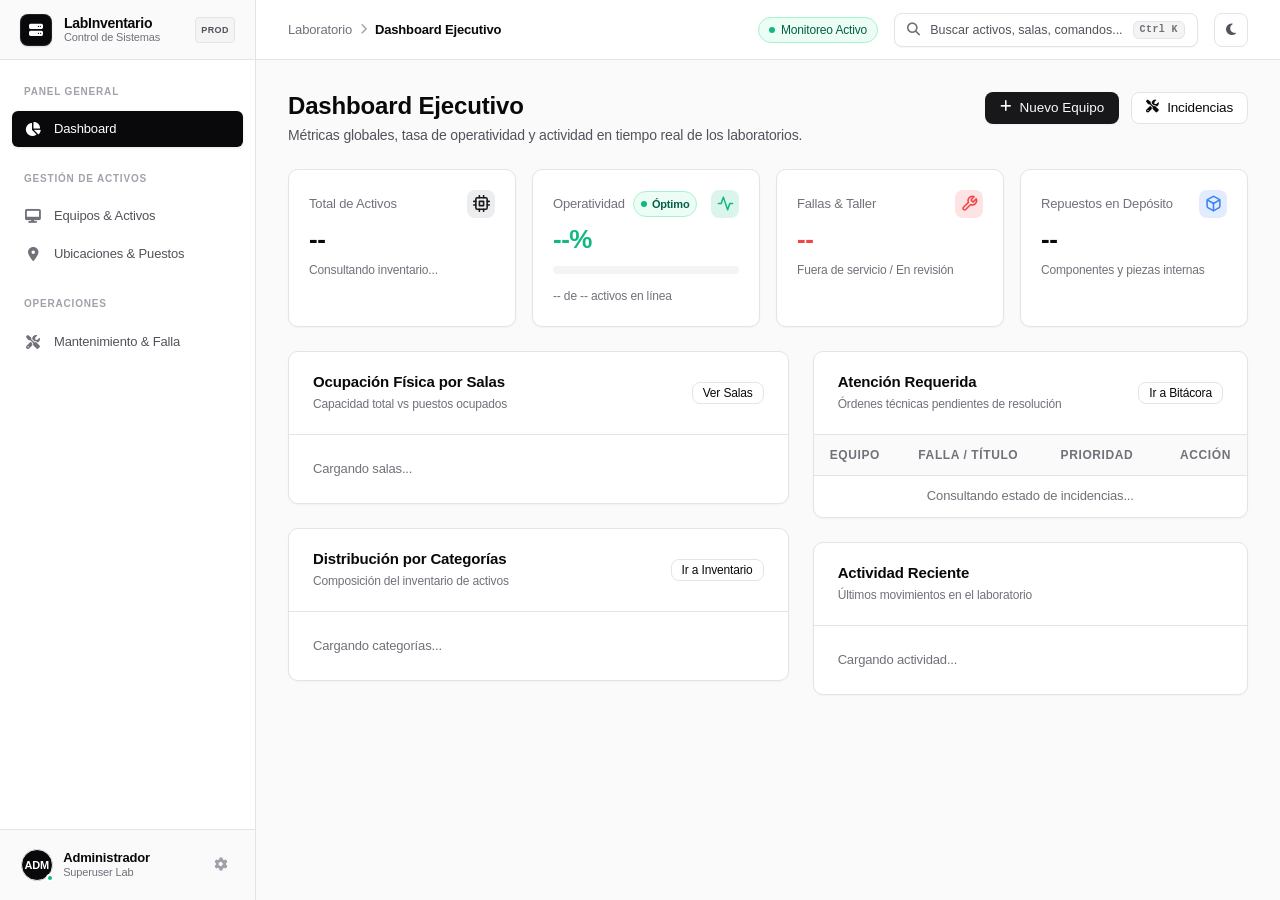
==== public/index.html @ e7461417 "feat: complete inventory system with reporting, dark mode, audit timeline, loans, and command palett" ====
<!DOCTYPE html>
<html lang="es">
<head>
    <meta charset="UTF-8">
    <meta name="viewport" content="width=device-width, initial-scale=1.0">
    <title>Dashboard Ejecutivo - LabInventario</title>
        <script>
        (function() {
            const savedTheme = localStorage.getItem('theme');
            const prefersDark = window.matchMedia('(prefers-color-scheme: dark)').matches;
            const theme = savedTheme ? savedTheme : (prefersDark ? 'dark' : 'light');
            document.documentElement.setAttribute('data-theme', theme);
        })();
    </script>
    <link rel="stylesheet" href="css/variables.css">
    <link rel="stylesheet" href="css/layout.css">
    <link rel="stylesheet" href="css/components.css">
    <link rel="stylesheet" href="https://cdnjs.cloudflare.com/ajax/libs/font-awesome/6.5.1/css/all.min.css">
</head>
<body>
        <!-- Sidebar de Navegación -->
        <!-- Sidebar de Navegación Estandarizado -->
        <!-- Sidebar de Navegación Estandarizado -->
    <aside class="sidebar">
    <div class="sidebar-header">
        <div class="brand-logo-box">
            <i class="fa-solid fa-server"></i>
        </div>
        <div class="brand-text-group">
            <span class="brand-name">LabInventario</span>
            <span class="brand-sub">Control de Sistemas</span>
        </div>
        <span class="brand-badge">PROD</span>
    </div>

    <nav class="sidebar-nav">
        <div class="nav-section">
            <span class="nav-section-title">Panel General</span>
            <a href="index.html" class="nav-link active" id="nav-dashboard">
                <i class="fa-solid fa-chart-pie"></i>
                <span>Dashboard</span>
            </a>
        </div>

        <div class="nav-section">
            <span class="nav-section-title">Gestión de Activos</span>
            <a href="inventario.html" class="nav-link" id="nav-inventario">
                <i class="fa-solid fa-desktop"></i>
                <span>Equipos & Activos</span>
            </a>
            <a href="ubicaciones.html" class="nav-link" id="nav-ubicaciones">
                <i class="fa-solid fa-location-dot"></i>
                <span>Ubicaciones & Puestos</span>
            </a>
        </div>

        <div class="nav-section">
            <span class="nav-section-title">Operaciones</span>
            <a href="mantenimientos.html" class="nav-link" id="nav-mantenimientos">
                <i class="fa-solid fa-screwdriver-wrench"></i>
                <span>Mantenimiento & Falla</span>
                <span class="nav-counter alert" id="sidebar-mantenimiento-count" style="display: none;">0</span>
            </a>
        </div>
    </nav>

    <div class="sidebar-footer">
        <div class="user-card-wrapper">
            <div class="user-avatar-status">
                <div class="user-avatar-badge">ADM</div>
                <span class="status-dot-online" title="Conectado"></span>
            </div>
            <div class="user-meta">
                <span class="user-name">Administrador</span>
                <span class="user-role">Superuser Lab</span>
            </div>
            <button class="sidebar-action-btn" title="Configuración de Sistema" aria-label="Ajustes">
                <i class="fa-solid fa-gear"></i>
            </button>
        </div>
    </div>
</aside>

    <!-- Contenedor Maestro -->
    <div class="main-wrapper">
                <!-- Topbar Estandarizada -->
        <header class="topbar">
            <div class="topbar-left">
                <span class="breadcrumb-root">Laboratorio</span>
                <i class="fa-solid fa-chevron-right breadcrumb-separator"></i>
                <span class="breadcrumb-current">Dashboard Ejecutivo</span>
            </div>
                        <div class="topbar-right">
                <div class="system-badge">
                    <span class="system-badge-dot"></span>
                    <span>Monitoreo Activo</span>
                </div>
                <button id="cmd-palette-trigger" class="topbar-search-trigger" title="Buscar en todo el sistema (Ctrl + K)">
                    <i class="fa-solid fa-magnifying-glass"></i>
                    <span class="search-placeholder-text">Buscar activos, salas, comandos...</span>
                    <kbd class="kbd-shortcut">Ctrl K</kbd>
                </button>
                <button id="theme-toggle-btn" class="topbar-icon-btn" title="Cambiar tema de color" aria-label="Cambiar tema">
                    <i class="fa-solid fa-sun"></i>
                </button>
            </div>
        </header>

        <main class="content-area">
            <!-- Encabezado de Página Estandarizado -->
                        <div class="page-header">
                <div class="page-header-content">
                    <h1>Dashboard Ejecutivo</h1>
                    <p>Métricas globales, tasa de operatividad y actividad en tiempo real de los laboratorios.</p>
                </div>
                <div class="page-header-actions">
                    <button id="btn-header-nuevo-equipo" class="btn btn-primary">
                        <i class="fa-solid fa-plus"></i>
                        <span>Nuevo Equipo</span>
                    </button>
                    <a href="mantenimientos.html" class="btn btn-outline">
                        <i class="fa-solid fa-screwdriver-wrench"></i>
                        <span>Incidencias</span>
                    </a>
                </div>
            </div>

            <!-- 4 Tarjetas Métricas Superiores (KPIs Ejecutivos) -->
            <div class="stats-grid">
                <!-- KPI 1: Total Activos (Microchip / Server) -->
                <div class="stat-card">
                    <div class="stat-header">
                        <span class="stat-title">Total de Activos</span>
                        <div class="stat-icon" style="background: rgba(15, 23, 42, 0.08); color: var(--primary);">
                            <svg width="17" height="17" viewBox="0 0 24 24" fill="none" stroke="currentColor" stroke-width="2.2" stroke-linecap="round" stroke-linejoin="round">
                                <rect x="4" y="4" width="16" height="16" rx="2"></rect>
                                <rect x="9" y="9" width="6" height="6"></rect>
                                <line x1="9" y1="1" x2="9" y2="4"></line>
                                <line x1="15" y1="1" x2="15" y2="4"></line>
                                <line x1="9" y1="20" x2="9" y2="23"></line>
                                <line x1="15" y1="20" x2="15" y2="23"></line>
                                <line x1="20" y1="9" x2="23" y2="9"></line>
                                <line x1="20" y1="14" x2="23" y2="14"></line>
                                <line x1="1" y1="9" x2="4" y2="9"></line>
                                <line x1="1" y1="14" x2="4" y2="14"></line>
                            </svg>
                        </div>
                    </div>
                    <div id="kpi-total-equipos" class="stat-value">--</div>
                    <span id="kpi-total-desc" class="stat-desc">Consultando inventario...</span>
                </div>

                <!-- KPI 2: Tasa de Operatividad (Pulso / Salud) -->
                <div class="stat-card">
                    <div class="stat-header">
                        <div style="display: flex; align-items: center; gap: 8px;">
                            <span class="stat-title">Operatividad</span>
                            <div id="kpi-health-badge" class="stat-badge-health badge-operativo">
                                <span class="pulse-dot" style="background: #10b981;"></span>
                                <span id="kpi-health-text">Óptimo</span>
                            </div>
                        </div>
                        <div class="stat-icon" style="background: rgba(16, 185, 129, 0.15); color: #10b981;">
                            <svg width="17" height="17" viewBox="0 0 24 24" fill="none" stroke="currentColor" stroke-width="2.2" stroke-linecap="round" stroke-linejoin="round">
                                <polyline points="22 12 18 12 15 21 9 3 6 12 2 12"></polyline>
                            </svg>
                        </div>
                    </div>
                    <div id="kpi-tasa-operatividad" class="stat-value" style="color: #10b981;">--%</div>
                    <div class="progress-bar-container">
                        <div id="kpi-operatividad-bar" class="progress-bar-fill" style="width: 0%;"></div>
                    </div>
                    <span id="kpi-operatividad-desc" class="stat-desc" style="margin-top: 4px;">-- de -- activos en línea</span>
                </div>

                <!-- KPI 3: Fallas & Taller (Llave de Mantenimiento) -->
                <div class="stat-card">
                    <div class="stat-header">
                        <span class="stat-title">Fallas & Taller</span>
                        <div class="stat-icon" style="background: rgba(239, 68, 68, 0.15); color: #ef4444;">
                            <svg width="17" height="17" viewBox="0 0 24 24" fill="none" stroke="currentColor" stroke-width="2.2" stroke-linecap="round" stroke-linejoin="round">
                                <path d="M14.7 6.3a1 1 0 0 0 0 1.4l1.6 1.6a1 1 0 0 0 1.4 0l3.77-3.77a6 6 0 0 1-7.94 7.94l-6.91 6.91a2.12 2.12 0 0 1-3-3l6.91-6.91a6 6 0 0 1 7.94-7.94l-3.76 3.76z"></path>
                            </svg>
                        </div>
                    </div>
                    <div id="kpi-fallas" class="stat-value" style="color: #ef4444;">--</div>
                    <span id="kpi-fallas-desc" class="stat-desc">Fuera de servicio / En revisión</span>
                </div>

                <!-- KPI 4: Repuestos en Depósito (Caja de Almacén) -->
                <div class="stat-card">
                    <div class="stat-header">
                        <span class="stat-title">Repuestos en Depósito</span>
                        <div class="stat-icon" style="background: rgba(59, 130, 246, 0.15); color: #3b82f6;">
                            <svg width="17" height="17" viewBox="0 0 24 24" fill="none" stroke="currentColor" stroke-width="2.2" stroke-linecap="round" stroke-linejoin="round">
                                <path d="M21 16V8a2 2 0 0 0-1-1.73l-7-4a2 2 0 0 0-2 0l-7 4A2 2 0 0 0 3 8v8a2 2 0 0 0 1 1.73l7 4a2 2 0 0 0 2 0l7-4A2 2 0 0 0 21 16z"></path>
                                <polyline points="3.27 6.96 12 12.01 20.73 6.96"></polyline>
                                <line x1="12" y1="22.08" x2="12" y2="12"></line>
                            </svg>
                        </div>
                    </div>
                    <div id="kpi-repuestos" class="stat-value">--</div>
                    <span class="stat-desc">Componentes y piezas internas</span>
                </div>
            </div>

            <!-- Grilla Principal de Análisis (2 Columnas) -->
            <div class="dashboard-grid-two">
                <!-- Columna Izquierda: Ocupación por Salas & Distribución de Categorías -->
                <div style="display: flex; flex-direction: column; gap: 1.5rem;">
                    <!-- Tarjeta 1: Ocupación Física de Salas -->
                    <div class="panel-card">
                        <div class="panel-header">
                            <div>
                                <h3 class="panel-title">Ocupación Física por Salas</h3>
                                <div style="font-size: 12px; color: var(--text-muted); margin-top: 2px;">Capacidad total vs puestos ocupados</div>
                            </div>
                            <a href="ubicaciones.html" class="btn btn-outline" style="padding: 4px 10px; font-size: 12px;">Ver Salas</a>
                        </div>
                        <div id="salas-distribucion-list" class="panel-body">
                            <div style="color: var(--text-muted); font-size: 13px;">Cargando salas...</div>
                        </div>
                    </div>

                    <!-- Tarjeta 2: Distribución por Categorías -->
                    <div class="panel-card">
                        <div class="panel-header">
                            <div>
                                <h3 class="panel-title">Distribución por Categorías</h3>
                                <div style="font-size: 12px; color: var(--text-muted); margin-top: 2px;">Composición del inventario de activos</div>
                            </div>
                            <a href="inventario.html" class="btn btn-outline" style="padding: 4px 10px; font-size: 12px;">Ir a Inventario</a>
                        </div>
                        <div id="categorias-distribucion-list" class="panel-body">
                            <div style="color: var(--text-muted); font-size: 13px;">Cargando categorías...</div>
                        </div>
                    </div>
                </div>

                <!-- Columna Derecha: Atención Requerida & Actividad Reciente -->
                <div style="display: flex; flex-direction: column; gap: 1.5rem;">
                    <!-- Tarjeta 3: Atención Requerida -->
                    <div class="panel-card">
                        <div class="panel-header">
                            <div>
                                <h3 class="panel-title">Atención Requerida</h3>
                                <div style="font-size: 12px; color: var(--text-muted); margin-top: 2px;">Órdenes técnicas pendientes de resolución</div>
                            </div>
                            <a href="mantenimientos.html" class="btn btn-outline" style="padding: 4px 10px; font-size: 12px;">Ir a Bitácora</a>
                        </div>
                        <div class="panel-body" style="padding: 0;">
                            <table class="data-table" style="border: none;">
                                <thead>
                                    <tr>
                                        <th>Equipo</th>
                                        <th>Falla / Título</th>
                                        <th>Prioridad</th>
                                        <th style="text-align: right;">Acción</th>
                                    </tr>
                                </thead>
                                <tbody id="tabla-atencion-requerida">
                                    <tr>
                                        <td colspan="4" style="text-align: center; color: var(--text-muted); padding: 2rem;">
                                            Consultando estado de incidencias...
                                        </td>
                                    </tr>
                                </tbody>
                            </table>
                        </div>
                    </div>

                    <!-- Tarjeta 4: Línea de Tiempo de Actividad Reciente -->
                    <div class="panel-card">
                        <div class="panel-header">
                            <div>
                                <h3 class="panel-title">Actividad Reciente</h3>
                                <div style="font-size: 12px; color: var(--text-muted); margin-top: 2px;">Últimos movimientos en el laboratorio</div>
                            </div>
                        </div>
                        <div id="timeline-movimientos-list" class="panel-body">
                            <div style="color: var(--text-muted); font-size: 13px;">Cargando actividad...</div>
                        </div>
                    </div>
                </div>
            </div>
        </main>
    </div>

    <!-- Script de la Vista -->
    <script type="module" src="js/views/dashboard.js"></script>
</body>
</html>
---- public/css/variables.css ----
/* ==========================================================================
   Design Tokens - Design System Integrado
   Directivas:
   - shadcn-ui/ui@shadcn
   - anthropics/skills@frontend-design
   - tailwindlabs/tailwind-design-system
   - radix-ui/primitives@design-principles
   - refactoring-ui/design-principles
   ========================================================================== */

:root {
    /* --------------------------------------------------------------------------
       1. Superficies y Fondos (Paleta Zinc - Blanco Puro #ffffff, Página #fafafa)
       -------------------------------------------------------------------------- */
    --bg-app: #fafafa;           /* Zinc-50: Fondo sutil y limpio de la aplicación */
    --bg-surface: #ffffff;       /* Blanco Puro: Superficie de tarjetas, modales y tablas */
    --bg-muted: #f4f4f5;         /* Zinc-100: Fondos tenues para hover, filas alternas y badges */
    --bg-accent: #fafafa;        /* Zinc-50: Cabeceras de tablas y secciones discretas */
    --bg-card: #ffffff;
    --bg-popover: #ffffff;
    --bg-surface-elevated: #ffffff;
    --card-bg: #ffffff;
    --card-border: var(--border-color);
    --input-bg: #ffffff;
    --input-border: var(--border-color);
    --badge-neutral-bg: #f4f4f5;
    --badge-neutral-text: #52525b;

    /* --------------------------------------------------------------------------
       2. Jerarquía Tipográfica y Escala Modular
       Ritmo vertical calibrado con line-heights para datos técnicos y texto atenuado (#71717a)
       -------------------------------------------------------------------------- */
    --font-sans: -apple-system, BlinkMacSystemFont, "Segoe UI", Roboto, "Helvetica Neue", Arial, sans-serif;
    --font-mono: ui-monospace, SFMono-Regular, "SF Mono", Menlo, Monaco, Consolas, "Liberation Mono", "Courier New", monospace;

    /* Escala modular con alturas de línea ajustadas */
    --font-size-xs: 0.75rem;     /* 12px */
    --line-height-xs: 1rem;      /* 16px */

    --font-size-sm: 0.8125rem;   /* 13px */
    --line-height-sm: 1.125rem;  /* 18px */

    --font-size-base: 0.875rem;  /* 14px */
    --line-height-base: 1.25rem; /* 20px */

    --font-size-md: 0.9375rem;   /* 15px */
    --line-height-md: 1.375rem;  /* 22px */

    --font-size-lg: 1.125rem;    /* 18px */
    --line-height-lg: 1.5rem;    /* 24px */

    --font-size-xl: 1.25rem;     /* 20px */
    --line-height-xl: 1.75rem;   /* 28px */

    --font-size-2xl: 1.5rem;     /* 24px */
    --line-height-2xl: 2rem;     /* 32px */

    --font-size-3xl: 1.875rem;   /* 30px */
    --line-height-3xl: 2.25rem;  /* 36px */

    /* Colores Tipográficos (Zinc Palette) */
    --text-primary: #09090b;     /* Zinc-950: Máxima legibilidad, contraste óptimo */
    --text-secondary: #52525b;   /* Zinc-600: Etiquetas secundarias y descripciones */
    --text-muted: #71717a;       /* Zinc-500: Texto atenuado, cabeceras discretas y metadatos */
    --text-subtle: #a1a1aa;      /* Zinc-400: Iconos inactivos, separadores y placeholders */
    --text-inverse: #ffffff;

    /* --------------------------------------------------------------------------
       3. Bordes y Separadores Sutiles (Zinc Palette)
       Bordes sutiles en #e4e4e7 evitando bordes oscuros o dobles
       -------------------------------------------------------------------------- */
    --border-color: #e4e4e7;     /* Zinc-200: Borde estándar limpio y sutil */
    --border-subtle: #f4f4f5;    /* Zinc-100: Divisores internos ligeros */
    --border-strong: #d4d4d8;    /* Zinc-300: Bordes hover y controles activos */
    --border-focus: #18181b;     /* Zinc-900: Borde de foco primario */

    /* --------------------------------------------------------------------------
       4. Focus Ring Accesible (Radix UI / Shadcn / Refactoring UI)
       outline: 2px solid transparent; box-shadow: 0 0 0 2px #ffffff, 0 0 0 4px #18181b;
       -------------------------------------------------------------------------- */
    --ring-offset: 2px;
    --ring-color: #18181b;
    --focus-ring: 0 0 0 2px #ffffff, 0 0 0 4px #18181b;

    /* --------------------------------------------------------------------------
       5. Colores de Acción Primarios y Acentos
       -------------------------------------------------------------------------- */
    --primary: #18181b;          /* Zinc-900: Botón primario ejecutivo Shadcn */
    --primary-hover: #27272a;    /* Zinc-800: Hover sutil */
    --primary-foreground: #fafafa;

    --secondary: #f4f4f5;        /* Zinc-100 */
    --secondary-hover: #e4e4e7;  /* Zinc-200 */
    --secondary-foreground: #18181b;

    --brand-blue: #2563eb;       /* Tailwind Blue 600 */
    --brand-blue-hover: #1d4ed8; /* Tailwind Blue 700 */
    --brand-blue-subtle: #eff6ff;

    /* --------------------------------------------------------------------------
       6. Tokens de Estados (Badges con paleta armónica y contrastes accesibles)
       -------------------------------------------------------------------------- */
    --operativo-bg: #ecfdf5;     /* Emerald 50 */
    --operativo-text: #065f46;   /* Emerald 800 */
    --operativo-border: #a7f3d0; /* Emerald 200 */
    --operativo-dot: #10b981;    /* Emerald 500 */

    --mantenimiento-bg: #fffbeb; /* Amber 50 */
    --mantenimiento-text: #92400e;/* Amber 800 */
    --mantenimiento-border: #fde68a;/* Amber 200 */
    --mantenimiento-dot: #f59e0b;/* Amber 500 */

    --falla-bg: #fef2f2;         /* Red 50 */
    --falla-text: #991b1b;       /* Red 800 */
    --falla-border: #fecaca;     /* Red 200 */
    --falla-dot: #ef4444;        /* Red 500 */

    --prestamo-bg: #eff6ff;      /* Blue 50 */
    --prestamo-text: #1e40af;     /* Blue 800 */
    --prestamo-border: #bfdbfe;  /* Blue 200 */
    --prestamo-dot: #3b82f6;     /* Blue 500 */

    --baja-bg: #f4f4f5;          /* Zinc 100 */
    --baja-text: #52525b;        /* Zinc 600 */
    --baja-border: #e4e4e7;      /* Zinc 200 */
    --baja-dot: #71717a;         /* Zinc 500 */

    /* --------------------------------------------------------------------------
       7. Sombras y Elevaciones Refinadas (Multi-capa Tailwind / Shadcn UI)
       -------------------------------------------------------------------------- */
    --shadow-xs: 0 1px 2px 0 rgba(0, 0, 0, 0.04);
    --shadow-sm: 0 1px 3px 0 rgba(0, 0, 0, 0.06), 0 1px 2px -1px rgba(0, 0, 0, 0.06);
    --shadow-md: 0 4px 6px -1px rgba(0, 0, 0, 0.06), 0 2px 4px -2px rgba(0, 0, 0, 0.06);
    --shadow-lg: 0 10px 15px -3px rgba(0, 0, 0, 0.07), 0 4px 6px -4px rgba(0, 0, 0, 0.05);
    --shadow-xl: 0 20px 25px -5px rgba(0, 0, 0, 0.08), 0 8px 10px -6px rgba(0, 0, 0, 0.04);

    /* --------------------------------------------------------------------------
       8. Radios y Transiciones Suaves (150ms ease)
       -------------------------------------------------------------------------- */
    --radius-sm: 6px;
    --radius-md: 8px;
    --radius-lg: 10px;
    --radius-xl: 12px;
    --radius-full: 9999px;
    --transition: all 150ms ease;
    --transition-fast: 150ms ease;
}


/* ==========================================================================
   Modo Oscuro - Shadcn UI Zinc Palette (WCAG AA Compliant)
   ========================================================================== */
[data-theme="dark"] {
    /* Fondos y Superficies (Paleta Zinc Oscura) */
    --bg-app: #09090b;             /* Zinc 950 */
    --bg-surface: #121215;         /* Superficie de tarjetas / contenedores */
    --bg-surface-elevated: #18181b;/* Zinc 900 (modales, dropdowns) */
    --bg-muted: #27272a;           /* Zinc 800 */
    --bg-accent: #18181b;          /* Zinc 900 */
    --bg-card: #121215;
    --bg-popover: #18181b;
    
    /* Bordes y Separadores */
    --border-color: #27272a;       /* Zinc 800 */
    --border-subtle: #1e1e24;
    --border-strong: #3f3f46;      /* Zinc 700 */
    --border-focus: #fafafa;
    
    /* Tipografía */
    --text-primary: #fafafa;       /* Zinc 50 */
    --text-secondary: #a1a1aa;     /* Zinc 400 */
    --text-muted: #71717a;         /* Zinc 500 */
    --text-subtle: #52525b;        /* Zinc 600 */
    --text-inverse: #09090b;
    
    /* Botones primarios y Foco */
    --primary: #fafafa;
    --primary-hover: #e4e4e7;
    --primary-foreground: #09090b;
    --ring-offset: #09090b;
    --ring-color: #fafafa;
    --focus-ring: 0 0 0 2px var(--ring-offset), 0 0 0 4px var(--ring-color);
    
    /* Componentes y Estados */
    --card-bg: #121215;
    --card-border: #27272a;
    --input-bg: #18181b;
    --input-border: #27272a;
    --badge-neutral-bg: #27272a;
    --badge-neutral-text: #d4d4d8;
    
    /* Badges de Estado adaptados a Dark Mode */
    --operativo-bg: rgba(16, 185, 129, 0.15);
    --operativo-text: #34d399;
    --operativo-border: rgba(16, 185, 129, 0.3);
    --operativo-dot: #10b981;
    
    --mantenimiento-bg: rgba(245, 158, 11, 0.15);
    --mantenimiento-text: #fbbf24;
    --mantenimiento-border: rgba(245, 158, 11, 0.3);
    --mantenimiento-dot: #f59e0b;
    
    --falla-bg: rgba(239, 68, 68, 0.15);
    --falla-text: #f87171;
    --falla-border: rgba(239, 68, 68, 0.3);
    --falla-dot: #ef4444;
    
    --prestamo-bg: rgba(59, 130, 246, 0.15);
    --prestamo-text: #60a5fa;
    --prestamo-border: rgba(59, 130, 246, 0.3);
    --prestamo-dot: #3b82f6;
    
    --baja-bg: rgba(113, 113, 122, 0.15);
    --baja-text: #a1a1aa;
    --baja-border: rgba(113, 113, 122, 0.3);
    --baja-dot: #71717a;
    
    /* Sombras para modo oscuro */
    --shadow-xs: 0 1px 2px rgba(0, 0, 0, 0.4);
    --shadow-sm: 0 1px 3px rgba(0, 0, 0, 0.5), 0 1px 2px rgba(0, 0, 0, 0.4);
    --shadow-md: 0 4px 6px -1px rgba(0, 0, 0, 0.5), 0 2px 4px -2px rgba(0, 0, 0, 0.5);
    --shadow-lg: 0 10px 15px -3px rgba(0, 0, 0, 0.6);
    --shadow-xl: 0 20px 25px -5px rgba(0, 0, 0, 0.7);
}
---- public/css/layout.css ----
/* ==========================================================================
   Layout Maestro (Sidebar + Topbar + Main Container)
   Directivas:
   - shadcn-ui/ui@shadcn
   - anthropics/skills@frontend-design
   - tailwindlabs/tailwind-design-system
   - radix-ui/primitives@design-principles
   - refactoring-ui/design-principles
   ========================================================================== */

* {
    box-sizing: border-box;
    margin: 0;
    padding: 0;
}

body {
    font-family: var(--font-sans);
    background-color: var(--bg-app);
    color: var(--text-primary);
    display: flex;
    min-height: 100vh;
    font-size: var(--font-size-base);
    line-height: var(--line-height-base);
    letter-spacing: -0.011em;
    -webkit-font-smoothing: antialiased;
    -moz-osx-font-smoothing: grayscale;
}

/* Sidebar Container */
aside.sidebar {
    width: 256px;
    background: #ffffff;
    border-right: 1px solid var(--border-color);
    display: flex;
    flex-direction: column;
    position: sticky;
    top: 0;
    height: 100vh;
    flex-shrink: 0;
    z-index: 30;
    user-select: none;
}

/* Brand Header */
.sidebar-header {
    height: 60px;
    padding: 0 1.25rem;
    border-bottom: 1px solid var(--border-color);
    display: flex;
    align-items: center;
    gap: 0.75rem;
    background: #fafafa;
}

.brand-logo-box {
    width: 32px;
    height: 32px;
    background: #09090b;
    border-radius: 8px;
    display: flex;
    align-items: center;
    justify-content: center;
    color: #ffffff;
    font-size: 14px;
    box-shadow: 0 1px 2px rgba(0, 0, 0, 0.12);
    border: 1px solid rgba(255, 255, 255, 0.1);
}

.brand-text-group {
    display: flex;
    flex-direction: column;
    line-height: 1.15;
}

.brand-text-group .brand-name {
    font-size: 0.875rem;
    font-weight: 600;
    color: #09090b;
    letter-spacing: -0.02em;
}

.brand-text-group .brand-sub {
    font-size: 11px;
    color: #71717a;
    font-weight: 400;
}

.brand-badge {
    margin-left: auto;
    font-size: 9px;
    font-weight: 700;
    letter-spacing: 0.05em;
    padding: 2px 5px;
    border-radius: 4px;
    background: #f4f4f5;
    color: #52525b;
    border: 1px solid #e4e4e7;
}

/* Navigation Area */
.sidebar-nav {
    padding: 1rem 0.75rem;
    display: flex;
    flex-direction: column;
    gap: 1rem;
    flex: 1;
    overflow-y: auto;
}

.nav-section {
    display: flex;
    flex-direction: column;
    gap: 2px;
}

.nav-section-title {
    font-size: 10px;
    font-weight: 700;
    text-transform: uppercase;
    letter-spacing: 0.08em;
    color: #a1a1aa;
    padding: 0.35rem 0.75rem;
    margin-bottom: 2px;
}

/* Navigation Links */
.nav-link {
    position: relative;
    display: flex;
    align-items: center;
    gap: 0.75rem;
    padding: 0.5rem 0.75rem;
    border-radius: 6px;
    color: #52525b;
    font-size: 0.8125rem;
    font-weight: 500;
    text-decoration: none;
    transition: all 120ms cubic-bezier(0.4, 0, 0.2, 1);
}

.nav-link i.fa-solid {
    font-size: 14px;
    width: 18px;
    text-align: center;
    color: #71717a;
    transition: color 120ms ease;
}

.nav-link:hover {
    background: #f4f4f5;
    color: #09090b;
}

.nav-link:hover i.fa-solid {
    color: #09090b;
}

/* Estado Activo Premium (Shadcn Dark Accent) */
.nav-link.active {
    background: #09090b;
    color: #ffffff;
    font-weight: 500;
    box-shadow: 0 1px 3px rgba(0, 0, 0, 0.1);
}

.nav-link.active i.fa-solid {
    color: #ffffff;
}

/* Badges Numéricos Integrados */
.nav-counter {
    margin-left: auto;
    font-size: 11px;
    font-weight: 600;
    line-height: 1;
    padding: 3px 6px;
    border-radius: 9999px;
    background: #f4f4f5;
    color: #71717a;
    transition: all 120ms ease;
}

.nav-link.active .nav-counter {
    background: rgba(255, 255, 255, 0.15);
    color: #ffffff;
}

.nav-counter.alert {
    background: #fef2f2;
    color: #ef4444;
    border: 1px solid #fecaca;
}

/* Footer & User Session Card */
.sidebar-footer {
    padding: 0.75rem;
    border-top: 1px solid var(--border-color);
    background: #fafafa;
}

.user-card-wrapper {
    display: flex;
    align-items: center;
    gap: 0.65rem;
    padding: 0.45rem 0.55rem;
    border-radius: 6px;
    transition: background 120ms ease;
}

.user-card-wrapper:hover {
    background: #f4f4f5;
}

.user-avatar-status {
    position: relative;
    flex-shrink: 0;
}

.user-avatar-badge {
    width: 32px;
    height: 32px;
    border-radius: 50%;
    background: #09090b;
    color: #ffffff;
    font-size: 11px;
    font-weight: 600;
    display: flex;
    align-items: center;
    justify-content: center;
    border: 1px solid #e4e4e7;
}

.status-dot-online {
    position: absolute;
    bottom: -1px;
    right: -1px;
    width: 8px;
    height: 8px;
    background: #10b981;
    border: 2px solid #ffffff;
    border-radius: 50%;
}

.user-meta {
    display: flex;
    flex-direction: column;
    min-width: 0;
    flex: 1;
    line-height: 1.2;
}

.user-name {
    font-size: 0.8125rem;
    font-weight: 600;
    color: #09090b;
    white-space: nowrap;
    overflow: hidden;
    text-overflow: ellipsis;
}

.user-role {
    font-size: 11px;
    color: #71717a;
    white-space: nowrap;
    overflow: hidden;
    text-overflow: ellipsis;
}

.sidebar-action-btn {
    width: 28px;
    height: 28px;
    display: inline-flex;
    align-items: center;
    justify-content: center;
    border-radius: 5px;
    border: none;
    background: transparent;
    color: #a1a1aa;
    cursor: pointer;
    transition: all 120ms ease;
}

.sidebar-action-btn:hover {
    background: #ffffff;
    color: #09090b;
    box-shadow: 0 1px 2px rgba(0, 0, 0, 0.05);
}

/* Área Principal y Topbar */
.main-wrapper {
    flex: 1;
    display: flex;
    flex-direction: column;
    min-width: 0;
    background-color: var(--bg-app);
}

header.topbar {
    height: 60px;
    background-color: var(--bg-surface);
    border-bottom: 1px solid var(--border-color);
    padding: 0 2rem;
    display: flex;
    align-items: center;
    justify-content: space-between;
    position: sticky;
    top: 0;
    z-index: 10;
}

.topbar-left {
    display: flex;
    align-items: center;
    gap: 0.5rem;
    font-size: var(--font-size-sm);
    line-height: var(--line-height-sm);
}

.breadcrumb-root {
    color: var(--text-muted);
}

.breadcrumb-separator {
    color: var(--text-subtle);
    font-size: 11px;
}

.breadcrumb-current {
    font-weight: 600;
    color: var(--text-primary);
}

.topbar-right {
    display: flex;
    align-items: center;
    gap: 1rem;
}

.system-badge {
    display: inline-flex;
    align-items: center;
    gap: 6px;
    padding: 4px 10px;
    font-size: var(--font-size-xs);
    line-height: var(--line-height-xs);
    background-color: var(--operativo-bg);
    color: var(--operativo-text);
    border: 1px solid var(--operativo-border);
    border-radius: var(--radius-full);
    font-weight: 500;
}

.system-badge-dot {
    width: 6px;
    height: 6px;
    border-radius: 50%;
    background-color: var(--operativo-dot);
}

main.content-area {
    padding: 2rem;
    flex: 1;
    max-width: 1600px;
    width: 100%;
    margin: 0 auto;
}

/* Iconos de Marca */
.brand-icon i {
    font-size: 15px;
    color: white;
}





/* ==========================================================================
   Page Header
   ========================================================================== */
.page-header {
    display: flex !important;
    align-items: flex-start !important;
    justify-content: space-between !important;
    gap: 1.5rem;
    margin-bottom: 1.5rem;
    width: 100%;
}

.page-header-content {
    display: flex;
    flex-direction: column;
    gap: 0.25rem;
}

.page-header-content h1,
.page-header-content .page-header-title {
    font-size: 1.5rem;
    font-weight: 700;
    color: var(--text-primary);
    line-height: 1.2;
    margin: 0;
}

.page-header-content p,
.page-header-content .page-header-description {
    font-size: 0.875rem;
    color: var(--text-secondary);
    margin: 0;
}

.page-header-actions {
    display: flex !important;
    align-items: center;
    gap: 0.75rem;
    flex-shrink: 0;
}

.filters-bar,
.filters-container {
    display: flex;
    align-items: center;
    gap: 0.75rem;
    margin-bottom: 1.25rem;
}


/* ==========================================================================
   Modo Oscuro (Dark Mode) & Topbar Theme Toggle
   ========================================================================== */
.topbar-icon-btn {
    width: 34px;
    height: 34px;
    border-radius: var(--radius-md);
    border: 1px solid var(--border-color);
    background: var(--bg-surface);
    color: var(--text-secondary);
    display: inline-flex;
    align-items: center;
    justify-content: center;
    cursor: pointer;
    transition: var(--transition-fast);
}

.topbar-icon-btn:hover {
    background: var(--bg-muted);
    color: var(--text-primary);
}

[data-theme="dark"] aside.sidebar {
    background: #0d0d10;
}

[data-theme="dark"] .sidebar-header,
[data-theme="dark"] .sidebar-footer {
    background: #121215;
}

[data-theme="dark"] .brand-text-group .brand-name {
    color: #fafafa;
}

[data-theme="dark"] .brand-text-group .brand-sub {
    color: #a1a1aa;
}

[data-theme="dark"] .brand-badge {
    background: #18181b;
    color: #a1a1aa;
    border-color: #27272a;
}

[data-theme="dark"] .user-name {
    color: #fafafa;
}

[data-theme="dark"] .user-card-wrapper:hover {
    background: #18181b;
}

[data-theme="dark"] .sidebar-action-btn:hover {
    background: #18181b;
    color: #fafafa;
}

[data-theme="dark"] .nav-link {
    color: #a1a1aa;
}

[data-theme="dark"] .nav-link:hover {
    background: #18181b;
    color: #fafafa;
}

[data-theme="dark"] .nav-link.active {
    background: #27272a;
    color: #ffffff;
}

[data-theme="dark"] .nav-counter {
    background: #18181b;
    color: #a1a1aa;
}

[data-theme="dark"] .nav-counter.alert {
    background: rgba(239, 68, 68, 0.15);
    color: #f87171;
    border-color: rgba(239, 68, 68, 0.3);
}


/* ==========================================================================
   Barra de Filtros y Buscador
   ========================================================================== */
.filters-bar {
    display: flex;
    align-items: center;
    gap: 0.75rem;
    margin-bottom: 1.25rem;
    width: 100%;
}

.search-input-wrapper {
    position: relative;
    flex: 1;
    max-width: 400px;
    display: flex;
    align-items: center;
}

.search-input-wrapper i,
.search-input-wrapper i.search-icon {
    position: absolute;
    left: 12px;
    top: 50%;
    transform: translateY(-50%);
    color: var(--text-muted);
    font-size: 13.5px;
    pointer-events: none;
    z-index: 2;
}

.search-input-wrapper input.input-text {
    padding-left: 36px !important;
    width: 100%;
}


/* ==========================================================================
   Garantizar que las tarjetas de sala usen variables semánticas (Dark Mode)
   ========================================================================== */
.sala-mapa-card {
    background-color: var(--bg-surface) !important;
    border: 1px solid var(--border-color) !important;
    color: var(--text-primary) !important;
    box-shadow: var(--shadow-sm) !important;
    padding: 1.5rem !important;
    border-radius: var(--radius-lg) !important;
    margin-bottom: 1.5rem !important;
    display: flex;
    flex-direction: column;
    gap: 1.25rem;
}

/* Estilo para la cabecera de la sala */
.sala-card-header {
    border-bottom: 1px solid var(--border-color) !important;
    padding-bottom: 0.75rem !important;
    display: flex;
    justify-content: space-between;
    align-items: center;
}

/* Textos de sala legibles */
.sala-mapa-card h3,
.sala-mapa-card .sala-info h3 {
    color: var(--text-primary) !important;
    font-size: 1.125rem !important;
    font-weight: 600 !important;
    margin: 0 !important;
}

.sala-mapa-card p,
.sala-mapa-card .sala-info p {
    color: var(--text-secondary) !important;
    font-size: 0.875rem !important;
    margin: 0.25rem 0 0 0 !important;
}

/* Contadores de la derecha */
.sala-stats {
    text-align: right !important;
    color: var(--text-secondary) !important;
    font-size: 0.875rem !important;
}
.sala-stats-count {
    font-weight: 600 !important;
    color: var(--text-primary) !important;
}

/* Barra inferior de activos sin puesto */
.unassigned-assets-bar {
    background-color: var(--bg-muted) !important;
    border: 1px solid var(--border-color) !important;
    border-radius: var(--radius-md) !important;
    padding: 0.5rem 0.75rem !important;
    color: var(--text-secondary) !important;
    display: flex;
    align-items: center;
    gap: 0.5rem;
    font-size: 0.8125rem !important;
    margin-top: 1rem !important;
}
---- public/css/components.css ----
/* ==========================================================================
   Focus Ring Accesible (Radix UI / Shadcn / Refactoring UI)
   outline: 2px solid transparent; box-shadow: 0 0 0 2px var(--bg-app), 0 0 0 4px var(--border-focus);
   ========================================================================== */
button:focus-visible,
input:focus-visible,
select:focus-visible,
textarea:focus-visible,
.btn:focus-visible,
.btn-primary:focus-visible,
.btn-outline:focus-visible,
.btn-icon:focus-visible,
.btn-warning:focus-visible,
.btn-danger:focus-visible,
.input-text:focus-visible,
.select-input:focus-visible,
.form-input:focus-visible,
.form-select:focus-visible,
.form-textarea:focus-visible,
.nav-link:focus-visible,
.workstation-card:focus-visible,
.table-action-btn:focus-visible,
.modal-close:focus-visible {
    outline: 2px solid transparent !important;
    outline-offset: 2px !important;
    box-shadow: 0 0 0 2px #ffffff, 0 0 0 4px #18181b !important;
}

/* ==========================================================================
   Componentes Shadcn UI en CSS Puro
   ========================================================================== */

/* Badges con dot indicador */
.badge {
    display: inline-flex;
    align-items: center;
    gap: 6px;
    padding: 2px 10px;
    border-radius: var(--radius-full);
    font-size: 12px;
    font-weight: 500;
    letter-spacing: -0.01em;
    white-space: nowrap;
    line-height: 1.4;
}

.badge-dot {
    width: 6px;
    height: 6px;
    border-radius: 50%;
    flex-shrink: 0;
}

.badge-operativo {
    background-color: var(--operativo-bg);
    color: var(--operativo-text);
    border: 1px solid var(--operativo-border);
}
.badge-operativo .badge-dot {
    background-color: var(--operativo-dot);
}

.badge-en-mantenimiento {
    background-color: var(--mantenimiento-bg);
    color: var(--mantenimiento-text);
    border: 1px solid var(--mantenimiento-border);
}
.badge-en-mantenimiento .badge-dot {
    background-color: var(--mantenimiento-dot);
}

.badge-con-falla {
    background-color: var(--falla-bg);
    color: var(--falla-text);
    border: 1px solid var(--falla-border);
}
.badge-con-falla .badge-dot {
    background-color: var(--falla-dot);
}

.badge-en-prestamo {
    background-color: var(--prestamo-bg);
    color: var(--prestamo-text);
    border: 1px solid var(--prestamo-border);
}
.badge-en-prestamo .badge-dot {
    background-color: var(--prestamo-dot);
}

.badge-de-baja {
    background-color: var(--baja-bg);
    color: var(--baja-text);
    border: 1px solid var(--baja-border);
}
.badge-de-baja .badge-dot {
    background-color: var(--baja-dot);
}

.badge-default {
    background-color: var(--bg-muted);
    color: var(--text-secondary);
    border: 1px solid var(--border-color);
}
.badge-default .badge-dot {
    background-color: var(--text-subtle);
}

/* Categorías Tag */
.cat-tag {
    display: inline-block;
    padding: 2px 8px;
    font-size: 11px;
    font-weight: 600;
    text-transform: uppercase;
    letter-spacing: 0.04em;
    background-color: var(--bg-muted);
    color: var(--text-muted);
    border-radius: var(--radius-sm);
    border: 1px solid var(--border-color);
}

/* Botones con microinteracciones Shadcn */
.btn {
    display: inline-flex;
    align-items: center;
    justify-content: center;
    gap: 8px;
    padding: 8px 14px;
    border-radius: var(--radius-md);
    font-size: 13.5px;
    font-weight: 500;
    cursor: pointer;
    border: 1px solid transparent;
    transition: var(--transition);
    text-decoration: none;
    line-height: 1;
}

.btn svg {
    width: 16px;
    height: 16px;
}

.btn-primary {
    background-color: var(--primary);
    color: var(--primary-foreground);
    box-shadow: var(--shadow-xs);
}

.btn-primary:hover {
    background-color: var(--primary-hover);
    transform: translateY(-1px);
    box-shadow: var(--shadow-sm);
}

.btn-primary:active {
    transform: translateY(0);
}

.btn-outline {
    background-color: var(--bg-surface);
    color: var(--text-primary);
    border-color: var(--border-color);
}

.btn-outline:hover {
    background-color: var(--bg-muted);
    border-color: #cbd5e1;
}

.btn-icon {
    padding: 6px;
    border-radius: var(--radius-md);
    color: var(--text-secondary);
    background: transparent;
    border: 1px solid transparent;
}

.btn-icon:hover {
    background-color: var(--bg-muted);
    color: var(--text-primary);
    border-color: var(--border-color);
}

/* Barra de Herramientas */
.toolbar-container {
    display: flex;
    align-items: center;
    justify-content: space-between;
    gap: 1rem;
    margin-bottom: 1.5rem;
    flex-wrap: wrap;
}

.toolbar-filters {
    display: flex;
    align-items: center;
    gap: 0.75rem;
    flex: 1;
    max-width: 600px;
}

.search-box {
    position: relative;
    flex: 1;
}

.search-icon {
    position: absolute;
    left: 10px;
    top: 50%;
    transform: translateY(-50%);
    color: var(--text-subtle);
    width: 16px;
    height: 16px;
    pointer-events: none;
}

.input-text, .select-input {
    width: 100%;
    padding: 8px 12px 8px 34px;
    font-size: 13.5px;
    border-radius: var(--radius-md);
    border: 1px solid var(--border-color);
    background-color: var(--bg-surface);
    color: var(--text-primary);
    outline: none;
    transition: var(--transition);
}

.select-input {
    padding-left: 12px;
    width: auto;
    min-width: 180px;
    cursor: pointer;
}

.input-text:focus, .select-input:focus {
    border-color: #18181b;
    outline: 2px solid transparent;
    box-shadow: 0 0 0 2px var(--bg-app), 0 0 0 4px var(--border-focus);
}

/* Tabla de Datos Moderna */
.table-container {
    background-color: var(--bg-surface);
    border: 1px solid var(--border-color);
    border-radius: var(--radius-lg);
    box-shadow: var(--shadow-xs);
    overflow: hidden;
}

.data-table {
    width: 100%;
    border-collapse: collapse;
    text-align: left;
}

.data-table thead {
    background-color: var(--bg-accent);
    border-bottom: 1px solid var(--border-color);
}

.data-table th {
    padding: 0.75rem 1rem;
    font-size: 0.75rem;
    font-weight: 600;
    color: var(--text-muted);
    text-transform: uppercase;
    letter-spacing: 0.05em;
    line-height: 1rem;
    background-color: var(--bg-accent);
    border-bottom: 1px solid var(--border-color);
}

.data-table td {
    padding: 0.75rem 1rem;
    font-size: 0.8125rem;
    line-height: 1.25rem;
    border-bottom: 1px solid var(--border-color);
    color: var(--text-primary);
    vertical-align: middle;
}

.data-table tbody tr {
    transition: background-color 150ms ease;
}

.data-table tbody tr:hover {
    background-color: var(--bg-muted);
}

.data-table tbody tr:last-child td {
    border-bottom: none;
}

/* Contenido de celdas */
.cell-code {
    font-family: ui-monospace, SFMono-Regular, Menlo, Monaco, Consolas, monospace;
    font-weight: 600;
    font-size: 12.5px;
    color: var(--brand-blue);
    background-color: #eff6ff;
    padding: 2px 6px;
    border-radius: 4px;
    display: inline-block;
}

.cell-serial {
    font-size: 11.5px;
    color: var(--text-muted);
    margin-top: 2px;
}

.cell-primary-title {
    font-weight: 600;
    color: var(--text-primary);
}

.cell-subtitle {
    font-size: 12px;
    color: var(--text-secondary);
}

.cell-specs {
    font-size: 12px;
    color: var(--text-secondary);
    display: flex;
    flex-direction: column;
    gap: 2px;
}

.cell-location {
    display: flex;
    flex-direction: column;
    gap: 2px;
}

.cell-puesto-tag {
    font-size: 11.5px;
    font-weight: 500;
    color: var(--text-muted);
}

.actions-group {
    display: flex;
    align-items: center;
    gap: 6px;
}

/* Skeleton Loaders */
.skeleton-row td {
    padding: 16px;
}

.skeleton-bar {
    height: 14px;
    background: linear-gradient(90deg, #f4f4f5 25%, #e4e4e7 50%, #f4f4f5 75%);
    background-size: 200% 100%;
    animation: skeleton-shimmer 1.5s infinite;
    border-radius: var(--radius-sm);
}

@keyframes skeleton-shimmer {
    0% { background-position: 200% 0; }
    100% { background-position: -200% 0; }
}

/* Empty State Elegante */
.empty-state {
    padding: 4rem 2rem;
    text-align: center;
    display: flex;
    flex-direction: column;
    align-items: center;
    justify-content: center;
    gap: 0.75rem;
}

.empty-state-icon {
    width: 48px;
    height: 48px;
    border-radius: 50%;
    background-color: var(--bg-muted);
    border: 1px solid var(--border-color);
    display: flex;
    align-items: center;
    justify-content: center;
    color: var(--text-muted);
    margin-bottom: 0.25rem;
}

.empty-state-title {
    font-size: 16px;
    font-weight: 600;
    color: var(--text-primary);
}

.empty-state-desc {
    font-size: 13.5px;
    color: var(--text-muted);
    max-width: 360px;
}

/* Contador de resultados en footer de tabla */
.table-footer {
    padding: 12px 16px;
    background-color: var(--bg-accent);
    border-top: 1px solid var(--border-color);
    font-size: 12.5px;
    color: var(--text-muted);
    display: flex;
    align-items: center;
    justify-content: space-between;
}


/* ==========================================================================
   Modal Accesible Shadcn UI (.modal-backdrop y .modal-container)
   ========================================================================== */
.modal-backdrop {
    position: fixed;
    inset: 0;
    background-color: rgba(15, 23, 42, 0.6);
    backdrop-filter: blur(4px);
    -webkit-backdrop-filter: blur(4px);
    display: flex;
    align-items: center;
    justify-content: center;
    z-index: 50;
    padding: 1.5rem;
    opacity: 0;
    visibility: hidden;
    transition: opacity 0.2s ease, visibility 0.2s ease;
}

.modal-backdrop.open {
    opacity: 1;
    visibility: visible;
}

.modal-card {
    background-color: var(--bg-surface);
    border: 1px solid var(--border-color);
    border-radius: var(--radius-lg);
    box-shadow: 0 20px 25px -5px rgba(0, 0, 0, 0.1), 0 8px 10px -6px rgba(0, 0, 0, 0.1);
    width: 100%;
    max-width: 680px;
    max-height: 90vh;
    display: flex;
    flex-direction: column;
    overflow: hidden;
    transform: scale(0.96) translateY(8px);
    transition: transform 0.2s cubic-bezier(0.16, 1, 0.3, 1);
}

.modal-backdrop.open .modal-card {
    transform: scale(1) translateY(0);
}

.modal-header {
    padding: 1.25rem 1.5rem;
    border-bottom: 1px solid var(--border-color);
    display: flex;
    align-items: flex-start;
    justify-content: space-between;
}

.modal-title {
    font-size: 16px;
    font-weight: 600;
    color: var(--text-primary);
}

.modal-description {
    font-size: 13px;
    color: var(--text-muted);
    margin-top: 2px;
}

.modal-body {
    padding: 1.5rem;
    overflow-y: auto;
    display: flex;
    flex-direction: column;
    gap: 1.5rem;
}

.modal-footer {
    padding: 1rem 1.5rem;
    border-top: 1px solid var(--border-color);
    background-color: var(--bg-accent);
    display: flex;
    align-items: center;
    justify-content: flex-end;
    gap: 0.75rem;
}

/* Secciones del formulario */
.form-section {
    display: flex;
    flex-direction: column;
    gap: 0.85rem;
}

.form-section-title {
    font-size: 12px;
    font-weight: 600;
    text-transform: uppercase;
    letter-spacing: 0.05em;
    color: var(--text-muted);
    border-bottom: 1px solid var(--border-subtle);
    padding-bottom: 4px;
}

.form-grid-2 {
    display: grid;
    grid-template-columns: 1fr 1fr;
    gap: 0.85rem;
}

.form-grid-3 {
    display: grid;
    grid-template-columns: 1fr 1fr 1fr;
    gap: 0.85rem;
}

.form-group {
    display: flex;
    flex-direction: column;
    gap: 0.35rem;
}

.form-label {
    font-size: 12.5px;
    font-weight: 500;
    color: var(--text-secondary);
}

.form-label.required::after {
    content: " *";
    color: var(--falla-dot);
}

.form-input, .form-select, .form-textarea {
    width: 100%;
    padding: 8px 12px;
    font-size: 13.5px;
    border-radius: var(--radius-md);
    border: 1px solid var(--border-color);
    background-color: var(--bg-surface);
    color: var(--text-primary);
    outline: none;
    transition: var(--transition);
}

.form-input:focus, .form-select:focus, .form-textarea:focus {
    border-color: #18181b;
    outline: 2px solid transparent;
    box-shadow: 0 0 0 2px var(--bg-app), 0 0 0 4px var(--border-focus);
}

.form-input:disabled, .form-select:disabled {
    background-color: var(--bg-muted);
    color: var(--text-subtle);
    cursor: not-allowed;
}

.form-textarea {
    resize: vertical;
    min-height: 60px;
    font-family: inherit;
}

.alert-message {
    padding: 10px 14px;
    border-radius: var(--radius-md);
    font-size: 13px;
    display: none;
}

.alert-error {
    background-color: var(--falla-bg);
    color: var(--falla-text);
    border: 1px solid var(--falla-border);
}

.alert-success {
    background-color: var(--operativo-bg);
    color: var(--operativo-text);
    border: 1px solid var(--operativo-border);
}


/* ==========================================================================
   Badges de Prioridad (Estilo Shadcn UI)
   ========================================================================== */
.badge-prioridad-critica {
    background-color: #fef2f2;
    color: #991b1b;
    border: 1px solid #f87171;
    font-weight: 600;
}
.badge-prioridad-critica .badge-dot {
    background-color: #dc2626;
    box-shadow: 0 0 0 2px rgba(220, 38, 38, 0.25);
}

.badge-prioridad-alta {
    background-color: #fff7ed;
    color: #c2410c;
    border: 1px solid #fdba74;
}
.badge-prioridad-alta .badge-dot {
    background-color: #ea580c;
}

.badge-prioridad-media {
    background-color: #eff6ff;
    color: #1d4ed8;
    border: 1px solid #bfdbfe;
}
.badge-prioridad-media .badge-dot {
    background-color: #2563eb;
}

.badge-prioridad-baja {
    background-color: #f4f4f5;
    color: #52525b;
    border: 1px solid #cbd5e1;
}
.badge-prioridad-baja .badge-dot {
    background-color: #71717a;
}

/* ==========================================================================
   Tarjetas de Métricas Rápidas (Stat Cards)
   ========================================================================== */
.stats-grid {
    display: grid;
    grid-template-columns: repeat(auto-fit, minmax(210px, 1fr));
    gap: 1rem;
    margin-bottom: 1.5rem;
}

.stat-card {
    background-color: var(--bg-surface);
    border: 1px solid var(--border-color);
    border-radius: var(--radius-lg);
    padding: 1.25rem;
    display: flex;
    flex-direction: column;
    gap: 0.5rem;
    box-shadow: var(--shadow-xs);
    transition: var(--transition);
}

.stat-card:hover {
    border-color: #cbd5e1;
    box-shadow: var(--shadow-sm);
}

.stat-header {
    display: flex;
    align-items: center;
    justify-content: space-between;
}

.stat-title {
    font-size: 13px;
    font-weight: 500;
    color: var(--text-muted);
}

.stat-icon {
    width: 28px;
    height: 28px;
    border-radius: var(--radius-md);
    display: flex;
    align-items: center;
    justify-content: center;
}

.stat-value {
    font-size: 26px;
    font-weight: 700;
    color: var(--text-primary);
    letter-spacing: -0.02em;
    line-height: 1;
}

.stat-desc {
    font-size: 12px;
    color: var(--text-muted);
}


/* ==========================================================================
   Dashboard Widgets, Progress Bars y Optimización de Impresión QR
   ========================================================================== */
.dashboard-grid-two {
    display: grid;
    grid-template-columns: 1.15fr 1fr;
    gap: 1.5rem;
    margin-top: 1.5rem;
}

@media (max-width: 1024px) {
    .dashboard-grid-two {
        grid-template-columns: 1fr;
    }
}

.panel-card {
    background-color: var(--bg-surface);
    border: 1px solid var(--border-color);
    border-radius: var(--radius-lg);
    box-shadow: var(--shadow-xs);
    display: flex;
    flex-direction: column;
    overflow: hidden;
}

.panel-header {
    padding: 1.25rem 1.5rem;
    border-bottom: 1px solid var(--border-color);
    display: flex;
    align-items: center;
    justify-content: space-between;
}

.panel-title {
    font-size: 15px;
    font-weight: 600;
    color: var(--text-primary);
}

.panel-body {
    padding: 1.5rem;
    display: flex;
    flex-direction: column;
    gap: 1.25rem;
}

/* Barra de progreso CSS animada */
.progress-bar-container {
    width: 100%;
    height: 8px;
    background-color: var(--bg-muted);
    border-radius: var(--radius-full);
    overflow: hidden;
    margin-top: 6px;
}

.progress-bar-fill {
    height: 100%;
    background-color: var(--operativo-dot);
    border-radius: var(--radius-full);
    transition: width 0.8s cubic-bezier(0.16, 1, 0.3, 1);
}

/* Barras de distribución por Sala */
.room-dist-item {
    display: flex;
    flex-direction: column;
    gap: 6px;
}

.room-dist-header {
    display: flex;
    align-items: center;
    justify-content: space-between;
    font-size: 13px;
}

.room-dist-name {
    font-weight: 500;
    color: var(--text-primary);
}

.room-dist-count {
    color: var(--text-secondary);
    font-size: 12px;
}

.room-progress-track {
    width: 100%;
    height: 6px;
    background-color: var(--bg-muted);
    border-radius: var(--radius-full);
    overflow: hidden;
}

.room-progress-bar {
    height: 100%;
    background-color: var(--brand-blue);
    border-radius: var(--radius-full);
    transition: width 0.6s ease;
}

/* Estilos de Etiqueta QR Técnica */
.qr-tag-preview {
    background-color: #ffffff;
    border: 2px solid #18181b;
    border-radius: 8px;
    padding: 1.5rem;
    display: flex;
    flex-direction: column;
    align-items: center;
    text-align: center;
    gap: 0.75rem;
    box-shadow: var(--shadow-sm);
    max-width: 320px;
    margin: 0 auto;
}

.qr-tag-header {
    font-size: 11px;
    font-weight: 700;
    letter-spacing: 0.08em;
    text-transform: uppercase;
    color: #52525b;
    border-bottom: 1px solid #e4e4e7;
    padding-bottom: 6px;
    width: 100%;
}

.qr-tag-canvas-box {
    padding: 10px;
    background: #ffffff;
    border: 1px solid #e4e4e7;
    border-radius: 6px;
    display: flex;
    align-items: center;
    justify-content: center;
}

.qr-tag-code {
    font-family: ui-monospace, SFMono-Regular, Menlo, Monaco, Consolas, monospace;
    font-size: 18px;
    font-weight: 800;
    letter-spacing: 0.05em;
    color: #18181b;
    margin-top: 2px;
}

.qr-tag-details {
    font-size: 12px;
    color: #52525b;
    line-height: 1.4;
    border-top: 1px dashed #cbd5e1;
    padding-top: 8px;
    width: 100%;
}

/* ==========================================================================
   OPTIMIZACIÓN DE IMPRESIÓN (@media print)
   ========================================================================== */
@media print {
    /* Ocultar absolutamente toda la UI de navegación y controles */
    aside.sidebar,
    header.topbar,
    .toolbar-container,
    .table-container,
    .modal-header,
    .modal-footer,
    .btn,
    .main-wrapper > header,
    .stats-grid,
    .dashboard-grid-two,
    body > *:not(#modal-etiqueta-qr) {
        display: none !important;
    }

    body {
        background: #ffffff !important;
        color: #000000 !important;
        margin: 0 !important;
        padding: 0 !important;
        display: block !important;
    }

    #modal-etiqueta-qr {
        position: static !important;
        display: block !important;
        opacity: 1 !important;
        visibility: visible !important;
        background: transparent !important;
        backdrop-filter: none !important;
        padding: 0 !important;
    }

    #modal-etiqueta-qr .modal-card {
        border: none !important;
        box-shadow: none !important;
        max-width: 100% !important;
        transform: none !important;
    }

    #modal-etiqueta-qr .modal-body {
        padding: 0 !important;
        overflow: visible !important;
    }

    .qr-tag-preview {
        border: 2px solid #000000 !important;
        box-shadow: none !important;
        width: 320px !important;
        margin: 20px auto !important;
        page-break-inside: avoid;
    }
}


/* ==========================================================================
   Ficha Técnica Detallada (Modal de Inspección)
   ========================================================================== */
.spec-box-grid {
    display: grid;
    grid-template-columns: repeat(auto-fill, minmax(180px, 1fr));
    gap: 0.75rem;
}

.spec-box {
    background-color: var(--bg-muted);
    border: 1px solid var(--border-color);
    border-radius: var(--radius-md);
    padding: 0.75rem 1rem;
    display: flex;
    flex-direction: column;
    gap: 3px;
}

.spec-box-label {
    font-size: 11px;
    font-weight: 600;
    text-transform: uppercase;
    color: var(--text-muted);
    letter-spacing: 0.04em;
}

.spec-box-value {
    font-size: 13.5px;
    font-weight: 600;
    color: var(--text-primary);
    word-break: break-all;
}

.history-timeline {
    display: flex;
    flex-direction: column;
    gap: 0.75rem;
}

.history-card {
    background-color: var(--bg-surface);
    border: 1px solid var(--border-color);
    border-radius: var(--radius-md);
    padding: 1rem;
    display: flex;
    flex-direction: column;
    gap: 6px;
    transition: var(--transition);
}

.history-card:hover {
    border-color: #cbd5e1;
}

.history-header {
    display: flex;
    align-items: center;
    justify-content: space-between;
    flex-wrap: wrap;
    gap: 6px;
}

.history-title {
    font-weight: 600;
    font-size: 13.5px;
    color: var(--text-primary);
}

.history-desc {
    font-size: 12.5px;
    color: var(--text-secondary);
    line-height: 1.4;
}

.history-meta {
    font-size: 11.5px;
    color: var(--text-muted);
    display: flex;
    align-items: center;
    gap: 12px;
    margin-top: 4px;
}


/* Botón Destructivo (Estilo Shadcn UI) */
.btn-danger {
    background-color: #ef4444;
    color: #ffffff;
    border-color: #ef4444;
    box-shadow: var(--shadow-xs);
}

.btn-danger:hover {
    background-color: #dc2626;
    border-color: #dc2626;
    transform: translateY(-1px);
    box-shadow: var(--shadow-sm);
}

.btn-danger:active {
    transform: translateY(0);
}


/* ==========================================================================
   Sistema de Notificaciones Toast (Estilo Sonner / Shadcn UI)
   ========================================================================== */
.toast-container {
    position: fixed;
    bottom: 24px;
    right: 24px;
    display: flex;
    flex-direction: column;
    gap: 8px;
    z-index: 99999;
    pointer-events: none;
    max-width: 420px;
    width: calc(100vw - 48px);
}

.toast {
    pointer-events: auto;
    background-color: var(--bg-surface);
    color: var(--text-primary);
    border: 1px solid var(--border-color);
    border-radius: var(--radius-md);
    padding: 12px 14px;
    display: flex;
    align-items: flex-start;
    gap: 10px;
    box-shadow: 0 10px 15px -3px rgba(0, 0, 0, 0.08), 0 4px 6px -4px rgba(0, 0, 0, 0.04);
    backdrop-filter: blur(8px);
    -webkit-backdrop-filter: blur(8px);
    animation: toastIn 0.25s cubic-bezier(0.16, 1, 0.3, 1) forwards;
    transition: transform 0.2s ease, opacity 0.2s ease;
}

.toast.toast-exit {
    animation: toastOut 0.2s ease forwards;
}

.toast-icon-wrapper {
    flex-shrink: 0;
    margin-top: 1px;
}

.toast-content {
    flex: 1;
    display: flex;
    flex-direction: column;
    gap: 2px;
}

.toast-title {
    font-size: 13.5px;
    font-weight: 600;
    line-height: 1.35;
    color: var(--text-primary);
}

.toast-description {
    font-size: 12px;
    color: var(--text-secondary);
    line-height: 1.4;
}

.toast-close-btn {
    background: transparent;
    border: none;
    color: var(--text-subtle);
    padding: 2px;
    cursor: pointer;
    border-radius: var(--radius-sm);
    display: flex;
    align-items: center;
    justify-content: center;
    transition: var(--transition);
    flex-shrink: 0;
}

.toast-close-btn:hover {
    color: var(--text-primary);
    background-color: var(--bg-muted);
}

/* Variantes con borde de acento sutil */
.toast-success {
    border-left: 3.5px solid #10b981;
}

.toast-error {
    border-left: 3.5px solid #ef4444;
}

.toast-warning {
    border-left: 3.5px solid #f59e0b;
}

.toast-info {
    border-left: 3.5px solid #3b82f6;
}

@keyframes toastIn {
    from {
        opacity: 0;
        transform: translateX(100%) scale(0.95);
    }
    to {
        opacity: 1;
        transform: translateX(0) scale(1);
    }
}

@keyframes toastOut {
    from {
        opacity: 1;
        transform: translateX(0) scale(1);
    }
    to {
        opacity: 0;
        transform: translateX(100%) scale(0.95);
    }
}


/* ==========================================================================
   Dashboard Ejecutivo: Micro-badges, Barras Bicolor y Línea de Tiempo
   ========================================================================== */
.stat-badge-health {
    display: inline-flex;
    align-items: center;
    gap: 5px;
    font-size: 11px;
    font-weight: 600;
    padding: 2px 7px;
    border-radius: var(--radius-full);
}

.pulse-dot {
    width: 6px;
    height: 6px;
    border-radius: 50%;
    animation: pulseGlow 1.8s infinite;
}

@keyframes pulseGlow {
    0%, 100% {
        opacity: 1;
        transform: scale(1);
    }
    50% {
        opacity: 0.35;
        transform: scale(1.35);
    }
}

/* Barra bicolor de ocupación física (Ocupados vs Libres) */
.room-occupancy-track {
    width: 100%;
    height: 7px;
    background-color: #e4e4e7;
    border-radius: var(--radius-full);
    overflow: hidden;
    display: flex;
}

.room-occupancy-bar {
    height: 100%;
    background-color: var(--brand-blue);
    transition: width 0.7s cubic-bezier(0.16, 1, 0.3, 1);
}

/* Distribución por Categorías */
.category-bars-grid {
    display: flex;
    flex-direction: column;
    gap: 0.85rem;
}

.category-bar-row {
    display: flex;
    flex-direction: column;
    gap: 4px;
}

.category-bar-label {
    display: flex;
    align-items: center;
    justify-content: space-between;
    font-size: 12.5px;
}

.category-bar-track {
    width: 100%;
    height: 6px;
    background-color: var(--bg-muted);
    border-radius: var(--radius-full);
    overflow: hidden;
}

.category-bar-fill {
    height: 100%;
    background-color: #18181b;
    border-radius: var(--radius-full);
    transition: width 0.7s ease;
}

/* Timeline de Últimos Movimientos */
.activity-timeline {
    display: flex;
    flex-direction: column;
    gap: 0.75rem;
}

.activity-item {
    display: flex;
    align-items: flex-start;
    gap: 12px;
    padding: 10px 12px;
    border-radius: var(--radius-md);
    background-color: var(--bg-muted);
    border: 1px solid var(--border-color);
    transition: var(--transition);
}

.activity-item:hover {
    border-color: var(--border-strong);
    background-color: var(--bg-muted);
}

.activity-icon-box {
    width: 30px;
    height: 30px;
    border-radius: 50%;
    background: var(--bg-surface);
    border: 1px solid var(--border-color);
    display: flex;
    align-items: center;
    justify-content: center;
    flex-shrink: 0;
    margin-top: 1px;
}

.activity-details {
    flex: 1;
    display: flex;
    flex-direction: column;
    gap: 2px;
}

.activity-header {
    display: flex;
    align-items: center;
    justify-content: space-between;
}

.activity-code {
    font-family: ui-monospace, SFMono-Regular, Menlo, Monaco, Consolas, monospace;
    font-weight: 700;
    font-size: 12px;
    color: var(--brand-blue);
}

.activity-time {
    font-size: 11px;
    color: var(--text-muted);
}

.activity-desc {
    font-size: 12px;
    color: var(--text-secondary);
    line-height: 1.35;
}


/* ==========================================================================
   FontAwesome Classic v6 - Micro-Interactions, Spacing & Alignment
   ========================================================================== */
.btn {
    display: inline-flex;
    align-items: center;
    justify-content: center;
    gap: 8px;
}

.btn i,
.btn-outline i,
.btn-primary i,
.btn-danger i,
.nav-link i {
    font-size: 0.95em;
    vertical-align: middle;
}

.btn-icon {
    display: inline-flex;
    align-items: center;
    justify-content: center;
    gap: 0;
}

.btn-icon i {
    font-size: 13.5px;
    vertical-align: middle;
    transition: transform 0.15s ease-in-out;
}

.btn-icon:hover i {
    transform: scale(1.12);
}

.btn-icon.text-danger {
    color: #ef4444;
}

.btn-icon.text-danger:hover {
    background-color: #fef2f2;
    border-color: #fecaca;
    color: #dc2626;
}

/* Search input wrapper with FontAwesome search icon */
.search-input-wrapper {
    position: relative;
    display: flex;
    align-items: center;
    flex: 1;
    min-width: 260px;
}

.search-input-wrapper i.search-icon {
    position: absolute;
    left: 12px;
    color: var(--text-muted);
    font-size: 13.5px;
    pointer-events: none;
}

.search-input-wrapper input.input-text {
    padding-left: 36px !important;
    width: 100%;
}

/* Hardware specs tag in table */
.spec-tag {
    display: inline-flex;
    align-items: center;
    gap: 4px;
    font-size: 12px;
    color: var(--text-secondary);
}

.spec-tag i {
    color: var(--brand-blue);
    font-size: 11px;
}

/* Spec box in Ficha Tecnica */
.spec-box-label i {
    color: var(--brand-blue);
    margin-right: 6px;
    font-size: 13px;
}

/* Rooms Grid for Ubicaciones View */
.rooms-grid {
    display: grid;
    grid-template-columns: repeat(auto-fill, minmax(320px, 1fr));
    gap: 1rem;
}

.room-card {
    background: var(--bg-surface);
    border: 1px solid var(--border-color);
    border-radius: var(--radius-md);
    padding: 1.25rem;
    box-shadow: var(--shadow-sm);
    transition: all 0.2s ease-in-out;
}

.room-card:hover {
    border-color: #cbd5e1;
    box-shadow: var(--shadow-md);
}

.room-card-header {
    display: flex;
    justify-content: space-between;
    align-items: flex-start;
    margin-bottom: 0.75rem;
}

.room-title {
    font-size: 14.5px;
    font-weight: 600;
    color: var(--text-primary);
    display: flex;
    align-items: center;
    gap: 8px;
}

.room-title i {
    color: var(--brand-blue);
}

.room-meta-grid {
    display: grid;
    grid-template-columns: 1fr 1fr;
    gap: 8px;
    margin-top: 0.75rem;
    padding-top: 0.75rem;
    border-top: 1px solid var(--border-color);
    font-size: 12.5px;
}

.room-meta-item {
    display: flex;
    align-items: center;
    gap: 6px;
    color: var(--text-secondary);
}


/* Button Warning - Shadcn UI Amber/Warning Palette */
.btn-warning {
    background-color: #f59e0b;
    color: #ffffff;
    border: 1px solid #d97706;
    box-shadow: 0 1px 2px 0 rgba(0, 0, 0, 0.05);
}

.btn-warning:hover {
    background-color: #d97706;
    border-color: #b45309;
    color: #ffffff;
    box-shadow: 0 2px 4px 0 rgba(217, 119, 6, 0.25);
}

.btn-warning:active {
    background-color: #b45309;
    transform: translateY(1px);
}


/* ==========================================================================
   Módulo Ubicaciones & Mapa de Puestos Físicos (Visual Lab Blueprint)
   Directivas:
   - shadcn-ui/ui@shadcn
   - refactoring-ui/design-principles
   - anthropics/skills@frontend-design
   ========================================================================== */

/* 1. Barra de KPIs Compacta (4 columnas en 1 sola fila con CSS Grid) */
.kpi-compact-grid {
    display: grid;
    grid-template-columns: repeat(auto-fit, minmax(220px, 1fr));
    gap: 1rem;
    margin-bottom: 1.5rem;
}

.kpi-card {
    background-color: var(--bg-surface);
    border: 1px solid var(--border-color);
    border-radius: var(--radius-lg);
    padding: 1rem 1.25rem;
    box-shadow: var(--shadow-xs);
    transition: var(--transition);
    display: flex;
    flex-direction: column;
    justify-content: space-between;
}

.kpi-card:hover {
    border-color: var(--border-strong);
    box-shadow: var(--shadow-sm);
}

.kpi-card-header {
    display: flex;
    justify-content: space-between;
    align-items: center;
    margin-bottom: 0.5rem;
}

.kpi-card-title {
    font-size: 0.75rem;
    color: var(--text-muted);
    font-weight: 500;
    text-transform: uppercase;
    letter-spacing: 0.04em;
}

.kpi-card-icon {
    font-size: 0.95rem;
}

.kpi-card-value {
    font-size: 1.5rem;
    font-weight: 700;
    color: var(--text-primary);
    line-height: 1.2;
    margin-bottom: 0.35rem;
}

.kpi-card-footer {
    font-size: 0.75rem;
    color: var(--text-muted);
    display: flex;
    align-items: center;
    gap: 0.35rem;
}

/* 2. Leyenda Compacta Horizontal */
.legend-bar-compact {
    display: flex;
    align-items: center;
    justify-content: space-between;
    background: var(--bg-surface);
    border: 1px solid var(--border-color);
    border-radius: var(--radius-md);
    padding: 0.6rem 1.25rem;
    margin-bottom: 1.5rem;
    font-size: 0.75rem;
    flex-wrap: wrap;
    gap: 0.75rem;
    box-shadow: var(--shadow-xs);
}

.legend-bar-compact .legend-title {
    font-weight: 600;
    color: var(--text-primary);
    display: flex;
    align-items: center;
    gap: 0.5rem;
}

.legend-bar-compact .legend-items-wrapper {
    display: flex;
    align-items: center;
    gap: 1.25rem;
    flex-wrap: wrap;
}

.legend-item {
    display: flex;
    align-items: center;
    gap: 6px;
    color: var(--text-secondary);
    font-size: 0.75rem;
}

.legend-dot {
    width: 8px;
    height: 8px;
    border-radius: 50%;
    display: inline-block;
}

.legend-dot.libre { background-color: #10b981; box-shadow: 0 0 0 2px rgba(16, 185, 129, 0.2); }
.legend-dot.operativo { background-color: #10b981; box-shadow: 0 0 0 2px rgba(16, 185, 129, 0.2); }
.legend-dot.falla { background-color: #ef4444; box-shadow: 0 0 0 2px rgba(239, 68, 68, 0.2); }
.legend-dot.mantenimiento { background-color: #f59e0b; box-shadow: 0 0 0 2px rgba(245, 158, 11, 0.2); }
.legend-dot.prestamo { background-color: #3b82f6; box-shadow: 0 0 0 2px rgba(59, 130, 246, 0.2); }

/* 3. Contenedor y Tarjetas de Sala (Visual Lab Blueprint) */
.mapa-salas-container {
    display: flex;
    flex-direction: column;
    gap: 1.5rem;
}

.sala-mapa-card {
    background: var(--bg-surface);
    border: 1px solid var(--border-color);
    border-radius: var(--radius-lg);
    box-shadow: var(--shadow-xs);
    overflow: hidden;
    transition: var(--transition);
}

.sala-mapa-card:hover {
    border-color: var(--border-strong);
    box-shadow: var(--shadow-sm);
}

.sala-mapa-header {
    display: flex;
    justify-content: space-between;
    align-items: center;
    padding: 0 0 0.75rem 0;
    border-bottom: 1px solid var(--border-color);
    background: transparent !important;
    flex-wrap: wrap;
    gap: 12px;
}

.sala-mapa-title-group {
    display: flex;
    align-items: center;
    gap: 10px;
}

.sala-mapa-icon {
    width: 36px;
    height: 36px;
    border-radius: var(--radius-md);
    background: var(--bg-muted);
    color: var(--brand-blue);
    border: 1px solid var(--border-color);
    display: flex;
    align-items: center;
    justify-content: center;
    font-size: 16px;
}

.sala-mapa-title {
    font-size: 1rem;
    font-weight: 600;
    color: var(--text-primary);
    line-height: 1.25;
}

.sala-mapa-subtitle {
    font-size: 0.8125rem;
    color: var(--text-muted);
    margin-top: 2px;
}

.sala-mapa-meta {
    display: flex;
    align-items: center;
    gap: 14px;
}

/* 4. Cuadrícula de Puestos Físicos (Visual Lab Blueprint) */
.puestos-grid {
    display: grid;
    grid-template-columns: repeat(auto-fill, minmax(140px, 1fr));
    gap: 0.85rem;
    padding: 0;
    background: transparent !important;
}

/* Base de tarjeta de puesto */
.workstation-card {
    position: relative;
    background: var(--bg-surface);
    border: 1px solid var(--border-color);
    border-radius: var(--radius-lg);
    padding: 0.875rem 0.75rem;
    display: flex;
    flex-direction: column;
    align-items: center;
    text-align: center;
    transition: var(--transition-fast);
    box-shadow: var(--shadow-xs);
    min-height: 140px;
    justify-content: space-between;
    user-select: none;
}

/* Puesto Libre: slot disponible sin dot */
.workstation-card.free {
    background-color: var(--bg-app);
    border: 1px dashed var(--border-strong);
    cursor: pointer;
}

.workstation-card.free:hover {
    background-color: #f0fdf4;
    border-color: #10b981;
    transform: translateY(-2px);
    box-shadow: var(--shadow-sm);
}

.workstation-card.free .workstation-icon i {
    color: var(--text-subtle);
}

.workstation-card.free:hover .workstation-icon i {
    color: #10b981;
}

/* Puesto Ocupado: fondo blanco con acento superior según estado */
.workstation-card.occupied {
    background-color: var(--bg-surface);
    border-top-width: 3px;
    border-top-style: solid;
    cursor: pointer;
}

.workstation-card.occupied:hover {
    transform: translateY(-2px);
    box-shadow: var(--shadow-sm);
    border-color: var(--border-strong);
}

.workstation-card.occupied.status-operativo,
.workstation-card.occupied.state-operativo {
    border-top-color: var(--operativo-dot);
}

.workstation-card.occupied.status-falla,
.workstation-card.occupied.state-con-falla {
    border-top-color: var(--falla-dot);
}

.workstation-card.occupied.status-mantenimiento,
.workstation-card.occupied.state-en-mantenimiento {
    border-top-color: var(--mantenimiento-dot);
}

.workstation-card.occupied.status-prestamo,
.workstation-card.occupied.state-en-prestamo {
    border-top-color: var(--prestamo-dot);
}

/* Código patrimonial estilizado */
.workstation-patrimonio {
    font-family: var(--font-mono);
    font-size: 0.6875rem;
    font-weight: 600;
    padding: 2px 6px;
    background: var(--bg-muted);
    color: var(--text-secondary);
    border-radius: 4px;
    margin: 0.25rem 0;
    letter-spacing: -0.01em;
    display: inline-block;
}

/* Badge neutral para libre */
.badge-neutral {
    background-color: var(--bg-muted);
    color: var(--text-muted);
    border: 1px solid var(--border-color);
    font-size: 11px;
    padding: 2px 6px;
    border-radius: 9999px;
    font-weight: 500;
}

/* Elementos internos de la tarjeta de puesto */
.workstation-header {
    width: 100%;
    display: flex;
    justify-content: space-between;
    align-items: center;
    margin-bottom: 0.25rem;
}

.workstation-code-top {
    font-family: var(--font-mono);
    font-size: 0.8125rem;
    font-weight: 600;
    color: var(--text-primary);
    letter-spacing: -0.01em;
}

.workstation-icon {
    font-size: 1.5rem;
    margin: 0.35rem 0;
    color: var(--text-secondary);
    transition: transform 150ms ease;
}

.workstation-card:hover .workstation-icon {
    transform: scale(1.08);
}

.workstation-card.occupied.status-operativo .workstation-icon { color: #10b981; }
.workstation-card.occupied.status-falla .workstation-icon { color: #ef4444; }
.workstation-card.occupied.status-mantenimiento .workstation-icon { color: #f59e0b; }
.workstation-card.occupied.status-prestamo .workstation-icon { color: #3b82f6; }

.workstation-info {
    width: 100%;
    display: flex;
    flex-direction: column;
    align-items: center;
}

.workstation-desc {
    font-size: 0.6875rem;
    color: var(--text-muted);
    white-space: nowrap;
    overflow: hidden;
    text-overflow: ellipsis;
    max-width: 100%;
}

.workstation-badge {
    margin-top: 0.5rem;
    font-size: 0.6875rem;
    padding: 2px 7px;
    border-radius: var(--radius-full);
    display: inline-flex;
    align-items: center;
    gap: 4px;
    font-weight: 500;
    line-height: 1;
}

/* Grilla especial para Depósito / Repuestos */
.deposito-grid {
    display: grid;
    grid-template-columns: repeat(auto-fill, minmax(220px, 1fr));
    gap: 12px;
    padding: 0;
    background: transparent !important;
}

.deposito-item-card {
    background: var(--bg-surface);
    border: 1px solid var(--border-color);
    border-radius: var(--radius-md);
    padding: 12px;
    display: flex;
    align-items: flex-start;
    gap: 12px;
    transition: var(--transition);
    cursor: pointer;
}

.deposito-item-card:hover {
    border-color: var(--border-strong);
    box-shadow: var(--shadow-sm);
    transform: translateY(-1px);
}

.deposito-item-icon {
    width: 32px;
    height: 32px;
    border-radius: var(--radius-sm);
    background: var(--bg-muted);
    color: var(--brand-blue);
    display: flex;
    align-items: center;
    justify-content: center;
    font-size: 15px;
    flex-shrink: 0;
}


/* ==========================================================================
   Ajuste de Especificaciones en la Tabla
   ========================================================================== */
.spec-list-compact {
    display: flex;
    flex-direction: column;
    gap: 0.2rem;
    font-size: 0.75rem;
    color: var(--text-secondary);
}

.spec-item-compact {
    display: inline-flex;
    align-items: center;
    gap: 0.35rem;
    line-height: 1.2;
}

.data-table td {
    padding: 0.65rem 1rem !important;
    vertical-align: middle;
}


/* ==========================================================================
   Modo Oscuro (Dark Mode) - Componentes Adaptados
   ========================================================================== */
[data-theme="dark"] .modal-card {
    background-color: var(--bg-surface-elevated);
    border-color: var(--border-color);
}

[data-theme="dark"] .modal-header,
[data-theme="dark"] .modal-footer {
    background-color: var(--bg-surface);
    border-color: var(--border-color);
}

[data-theme="dark"] .input-text,
[data-theme="dark"] .select-input,
[data-theme="dark"] .form-input,
[data-theme="dark"] .form-select,
[data-theme="dark"] .form-textarea {
    background-color: var(--input-bg);
    border-color: var(--input-border);
    color: var(--text-primary);
}

[data-theme="dark"] .spec-box {
    background-color: var(--bg-surface-elevated);
    border-color: var(--border-color);
}

[data-theme="dark"] .spec-box-value {
    color: var(--text-primary);
}

[data-theme="dark"] .empty-state {
    background-color: var(--bg-surface);
    border-color: var(--border-color);
}

[data-theme="dark"] .table-footer {
    background-color: var(--bg-surface);
    border-color: var(--border-color);
    color: var(--text-secondary);
}


/* ==========================================================================
   Modo Oscuro - Contenedores y Variables Semánticas
   ========================================================================== */

/* ==========================================================================
   Modo Oscuro - Contenedores y Variables Semánticas (Reglas Exactas)
   ========================================================================== */
/* Forzar uso de variables semánticas en contenedores */
.sala-mapa-card,
.card,
.kpi-card,
.room-card {
    background-color: var(--bg-surface) !important;
    border-color: var(--border-color) !important;
    color: var(--text-primary) !important;
}

/* Títulos y textos dentro de salas en modo oscuro */
.sala-mapa-card .sala-info h3,
.sala-mapa-card h3 {
    color: var(--text-primary) !important;
}

.sala-mapa-card .sala-info p,
.sala-mapa-card p {
    color: var(--text-secondary) !important;
}

/* Barra de leyenda y barra de activos sin puesto */
.legend-bar-compact,
.unassigned-assets-bar {
    background-color: var(--bg-surface) !important;
    border-color: var(--border-color) !important;
    color: var(--text-secondary) !important;
}

/* ==========================================================================
   Modo Oscuro - Estandarización de Botones (Shadcn Dark)
   ========================================================================== */
/* Botón Primario: Fondo blanco/zinc muy sutil en dark, pero con borde y hover equilibrado */
[data-theme="dark"] .btn-primary {
    background-color: #fafafa !important;
    color: #09090b !important;
    border: 1px solid #ffffff !important;
    font-weight: 600;
    box-shadow: 0 1px 2px rgba(0, 0, 0, 0.3);
}

[data-theme="dark"] .btn-primary:hover {
    background-color: #e4e4e7 !important;
    color: #09090b !important;
}

/* Botones secundarios / outline en Dark Mode */
[data-theme="dark"] .btn-outline,
[data-theme="dark"] .btn-secondary {
    background-color: var(--bg-surface) !important;
    color: var(--text-primary) !important;
    border: 1px solid var(--border-strong) !important;
}

[data-theme="dark"] .btn-outline:hover,
[data-theme="dark"] .btn-secondary:hover {
    background-color: var(--bg-muted) !important;
    border-color: #52525b !important;
}

/* Botón Resolver en tablas */
[data-theme="dark"] .btn-resolver,
[data-theme="dark"] .btn-action-resolve {
    background-color: #18181b !important;
    color: #fafafa !important;
    border: 1px solid var(--border-strong) !important;
}
[data-theme="dark"] .btn-resolver:hover,
[data-theme="dark"] .btn-action-resolve:hover {
    background-color: #27272a !important;
}


/* ==========================================================================
   Garantizar que las tarjetas de sala usen variables semánticas (Dark Mode)
   ========================================================================== */
.sala-mapa-card {
    background-color: var(--bg-surface) !important;
    border: 1px solid var(--border-color) !important;
    color: var(--text-primary) !important;
    box-shadow: var(--shadow-sm) !important;
    padding: 1.5rem !important;
    border-radius: var(--radius-lg) !important;
    margin-bottom: 1.5rem !important;
    display: flex;
    flex-direction: column;
    gap: 1.25rem;
}

/* Estilo para la cabecera de la sala */
.sala-card-header {
    border-bottom: 1px solid var(--border-color) !important;
    padding-bottom: 0.75rem !important;
    display: flex;
    justify-content: space-between;
    align-items: center;
}

/* Textos de sala legibles */
.sala-mapa-card h3,
.sala-mapa-card .sala-info h3 {
    color: var(--text-primary) !important;
    font-size: 1.125rem !important;
    font-weight: 600 !important;
    margin: 0 !important;
}

.sala-mapa-card p,
.sala-mapa-card .sala-info p {
    color: var(--text-secondary) !important;
    font-size: 0.875rem !important;
    margin: 0.25rem 0 0 0 !important;
}

/* Contadores de la derecha */
.sala-stats {
    text-align: right !important;
    color: var(--text-secondary) !important;
    font-size: 0.875rem !important;
}
.sala-stats-count {
    font-weight: 600 !important;
    color: var(--text-primary) !important;
}

/* Barra inferior de activos sin puesto */
.unassigned-assets-bar {
    background-color: var(--bg-muted) !important;
    border: 1px solid var(--border-color) !important;
    border-radius: var(--radius-md) !important;
    padding: 0.5rem 0.75rem !important;
    color: var(--text-secondary) !important;
    display: flex;
    align-items: center;
    gap: 0.5rem;
    font-size: 0.8125rem !important;
    margin-top: 1rem !important;
}

/* Botón pequeño Shadcn UI */
.btn-sm {
    padding: 5px 10px !important;
    font-size: 12px !important;
    border-radius: var(--radius-sm) !important;
    gap: 6px !important;
    line-height: 1.2 !important;
}
.btn-sm i, .btn-sm svg {
    font-size: 11.5px !important;
    width: 13px !important;
    height: 13px !important;
}


/* ==========================================================================
   Fase 2: Trazabilidad, Hoja de Vida y Gestión de Préstamos (Shadcn UI)
   ========================================================================== */

/* Banner de Préstamo Activo (Alerta Estilo Shadcn Blue) */
.prestamo-active-banner {
    display: flex;
    align-items: center;
    justify-content: space-between;
    gap: 1rem;
    padding: 0.875rem 1.125rem;
    border-radius: var(--radius-md);
    background-color: var(--prestamo-bg);
    border: 1px solid var(--prestamo-border);
    color: var(--text-primary);
    box-shadow: var(--shadow-xs);
    transition: var(--transition);
}

.prestamo-banner-content {
    display: flex;
    align-items: flex-start;
    gap: 0.875rem;
    flex: 1;
}

.prestamo-banner-icon {
    width: 36px;
    height: 36px;
    border-radius: var(--radius-sm);
    background-color: rgba(37, 99, 235, 0.12);
    color: var(--brand-blue);
    display: flex;
    align-items: center;
    justify-content: center;
    font-size: 16px;
    flex-shrink: 0;
}

[data-theme="dark"] .prestamo-banner-icon {
    background-color: rgba(59, 130, 246, 0.2);
    color: #60a5fa;
}

.prestamo-banner-body {
    display: flex;
    flex-direction: column;
    gap: 4px;
    flex: 1;
}

.prestamo-banner-title {
    font-size: 0.875rem;
    font-weight: 600;
    color: var(--prestamo-text);
    display: flex;
    align-items: center;
    gap: 6px;
}

.prestamo-banner-details {
    font-size: 0.8125rem;
    color: var(--text-secondary);
    display: flex;
    flex-wrap: wrap;
    gap: 8px 14px;
    line-height: 1.4;
}

.prestamo-banner-details span {
    display: inline-flex;
    align-items: center;
    gap: 5px;
}

.prestamo-banner-details i {
    color: var(--text-muted);
    font-size: 11px;
}

.prestamo-banner-obs {
    font-size: 0.75rem;
    color: var(--text-muted);
    font-style: italic;
    margin-top: 2px;
}

.prestamo-banner-actions {
    flex-shrink: 0;
}

/* Línea de Tiempo Vertical (.timeline-vertical) */
.timeline-vertical {
    position: relative;
    padding-left: 2.25rem;
    margin-top: 0.5rem;
    display: flex;
    flex-direction: column;
    gap: 1rem;
}

.timeline-vertical::before {
    content: '';
    position: absolute;
    left: 1rem;
    top: 1rem;
    bottom: 1rem;
    width: 2px;
    background-color: var(--border-color);
    border-radius: 1px;
}

.timeline-item {
    position: relative;
    display: flex;
    flex-direction: column;
}

.timeline-dot {
    position: absolute;
    left: -2.25rem;
    top: 0.25rem;
    width: 2rem;
    height: 2rem;
    border-radius: var(--radius-full);
    display: flex;
    align-items: center;
    justify-content: center;
    font-size: 0.75rem;
    background-color: var(--bg-surface);
    border: 2px solid var(--border-color);
    color: var(--text-muted);
    z-index: 2;
    transition: var(--transition);
}

.timeline-dot.dot-alta {
    border-color: #10b981;
    color: #10b981;
    background-color: var(--operativo-bg);
}

.timeline-dot.dot-mantenimiento {
    border-color: #f59e0b;
    color: #f59e0b;
    background-color: var(--mantenimiento-bg);
}

.timeline-dot.dot-prestamo-activo {
    border-color: var(--brand-blue);
    color: var(--brand-blue);
    background-color: var(--prestamo-bg);
    box-shadow: 0 0 0 3px rgba(37, 99, 235, 0.15);
}

.timeline-dot.dot-prestamo-devuelto {
    border-color: var(--border-strong);
    color: var(--text-secondary);
    background-color: var(--bg-muted);
}

.timeline-content {
    background-color: var(--bg-surface);
    border: 1px solid var(--border-color);
    border-radius: var(--radius-md);
    padding: 0.875rem 1rem;
    transition: var(--transition);
    box-shadow: var(--shadow-xs);
}

.timeline-item:hover .timeline-content {
    border-color: var(--border-strong);
    box-shadow: var(--shadow-sm);
}

.timeline-header {
    display: flex;
    align-items: center;
    justify-content: space-between;
    gap: 0.75rem;
    flex-wrap: wrap;
    margin-bottom: 0.375rem;
}

.timeline-title-wrap {
    display: flex;
    align-items: center;
    gap: 0.5rem;
    flex-wrap: wrap;
}

.timeline-title {
    font-size: 0.84375rem;
    font-weight: 600;
    color: var(--text-primary);
}

.timeline-date {
    font-size: 0.75rem;
    color: var(--text-muted);
    display: inline-flex;
    align-items: center;
    gap: 4px;
    font-variant-numeric: tabular-nums;
}

.timeline-body {
    font-size: 0.8125rem;
    color: var(--text-secondary);
    line-height: 1.45;
}

.timeline-meta-grid {
    display: grid;
    grid-template-columns: repeat(auto-fit, minmax(180px, 1fr));
    gap: 0.5rem;
    margin-top: 0.5rem;
    padding-top: 0.5rem;
    border-top: 1px dashed var(--border-color);
    font-size: 0.75rem;
    color: var(--text-muted);
}

.timeline-empty {
    padding: 2rem 1rem;
    text-align: center;
    color: var(--text-muted);
    font-size: 0.8125rem;
    background-color: var(--bg-muted);
    border: 1px dashed var(--border-color);
    border-radius: var(--radius-md);
}

/* Modos oscuros complementarios */
[data-theme="dark"] .timeline-dot {
    background-color: var(--bg-surface);
}

[data-theme="dark"] .timeline-dot.dot-prestamo-activo {
    box-shadow: 0 0 0 3px rgba(59, 130, 246, 0.25);
}


/* ==========================================================================
   Fase 3: Command Palette Global (Ctrl + K) & Topbar Search Trigger
   Estilo Shadcn UI / Linear / Vercel (Modo Claro & Modo Oscuro)
   ========================================================================== */

/* Botón Disparador en Topbar */
.topbar-search-trigger {
    display: inline-flex;
    align-items: center;
    gap: 0.625rem;
    height: 34px;
    padding: 0 0.75rem;
    background-color: var(--bg-surface);
    border: 1px solid var(--border-color);
    border-radius: var(--radius-md);
    color: var(--text-muted);
    font-size: var(--font-size-sm);
    cursor: pointer;
    transition: var(--transition);
    user-select: none;
    box-shadow: var(--shadow-xs);
}

.topbar-search-trigger:hover {
    background-color: var(--bg-muted);
    border-color: var(--border-strong);
    color: var(--text-primary);
}

.topbar-search-trigger:focus-visible {
    outline: none;
    box-shadow: var(--focus-ring);
}

.topbar-search-trigger i {
    font-size: 13px;
    color: var(--text-muted);
    transition: color 150ms ease;
}

.topbar-search-trigger:hover i {
    color: var(--brand-blue);
}

.search-placeholder-text {
    font-size: 12.5px;
    color: var(--text-secondary);
    white-space: nowrap;
    overflow: hidden;
    text-overflow: ellipsis;
    max-width: 220px;
}

.kbd-shortcut {
    font-size: 10px;
    font-weight: 600;
    line-height: 1;
    padding: 3px 6px;
    border-radius: var(--radius-sm);
    background-color: var(--bg-muted);
    border: 1px solid var(--border-color);
    color: var(--text-muted);
    font-family: var(--font-mono, monospace);
    letter-spacing: 0.04em;
}

/* Modal Backdrop & Blur */
.cmd-backdrop {
    position: fixed;
    inset: 0;
    z-index: 100;
    background-color: rgba(9, 9, 11, 0.45);
    backdrop-filter: blur(4px);
    -webkit-backdrop-filter: blur(4px);
    display: flex;
    align-items: flex-start;
    justify-content: center;
    padding: 10vh 1rem 2rem;
    animation: cmdFadeIn 140ms ease-out;
}

/* Diálogo Central Estilo Linear / Vercel */
.cmd-dialog {
    width: 100%;
    max-width: 620px;
    background-color: var(--bg-surface-elevated, #ffffff);
    border: 1px solid var(--border-color);
    border-radius: var(--radius-xl, 12px);
    box-shadow: var(--shadow-xl, 0 20px 25px -5px rgba(0, 0, 0, 0.15), 0 8px 10px -6px rgba(0, 0, 0, 0.1));
    display: flex;
    flex-direction: column;
    overflow: hidden;
    animation: cmdScaleIn 160ms cubic-bezier(0.16, 1, 0.3, 1);
}

/* Encabezado con Input de Búsqueda */
.cmd-input-header {
    display: flex;
    align-items: center;
    gap: 0.75rem;
    padding: 0.875rem 1.125rem;
    border-bottom: 1px solid var(--border-color);
    background-color: var(--bg-surface);
}

.cmd-search-icon {
    font-size: 15px;
    color: var(--text-muted);
    flex-shrink: 0;
}

.cmd-input {
    flex: 1;
    background: transparent;
    border: none;
    outline: none;
    color: var(--text-primary);
    font-size: 0.9375rem;
    font-family: inherit;
    line-height: 1.4;
}

.cmd-input::placeholder {
    color: var(--text-subtle);
}

/* Contenedor de Resultados con Scrollbar Sutil */
.cmd-results {
    max-height: 380px;
    overflow-y: auto;
    padding: 0.5rem;
    display: flex;
    flex-direction: column;
    gap: 0.25rem;
}

.cmd-results::-webkit-scrollbar {
    width: 6px;
}

.cmd-results::-webkit-scrollbar-track {
    background: transparent;
}

.cmd-results::-webkit-scrollbar-thumb {
    background: var(--border-color);
    border-radius: var(--radius-full);
}

/* Grupos y Títulos */
.cmd-group {
    margin-bottom: 0.375rem;
}

.cmd-group-title {
    font-size: 0.6875rem;
    text-transform: uppercase;
    letter-spacing: 0.06em;
    font-weight: 600;
    color: var(--text-muted);
    padding: 0.5rem 0.625rem 0.25rem;
}

/* Items Seleccionables */
.cmd-item {
    display: flex;
    align-items: center;
    justify-content: space-between;
    padding: 0.5rem 0.625rem;
    border-radius: var(--radius-md);
    cursor: pointer;
    transition: background-color 100ms ease, color 100ms ease;
    user-select: none;
    gap: 0.75rem;
}

.cmd-item.selected,
.cmd-item:hover {
    background-color: var(--bg-muted);
}

.cmd-item-left {
    display: flex;
    align-items: center;
    gap: 0.75rem;
    min-width: 0;
    flex: 1;
}

.cmd-item-icon {
    width: 30px;
    height: 30px;
    border-radius: var(--radius-sm);
    background-color: var(--bg-muted);
    color: var(--text-secondary);
    display: flex;
    align-items: center;
    justify-content: center;
    font-size: 13px;
    flex-shrink: 0;
    transition: background-color 120ms ease, color 120ms ease;
}

.cmd-item.selected .cmd-item-icon {
    background-color: rgba(37, 99, 235, 0.12);
    color: var(--brand-blue);
}

.cmd-item-info {
    display: flex;
    flex-direction: column;
    gap: 1px;
    min-width: 0;
}

.cmd-item-title {
    font-size: 0.8125rem;
    font-weight: 500;
    color: var(--text-primary);
    white-space: nowrap;
    overflow: hidden;
    text-overflow: ellipsis;
}

.cmd-item-desc {
    font-size: 0.75rem;
    color: var(--text-muted);
    white-space: nowrap;
    overflow: hidden;
    text-overflow: ellipsis;
}

.cmd-item-right {
    display: flex;
    align-items: center;
    gap: 0.5rem;
    flex-shrink: 0;
}

.cmd-item-enter-icon {
    font-size: 10px;
    color: var(--text-muted);
    opacity: 0;
    transition: opacity 120ms ease;
}

.cmd-item.selected .cmd-item-enter-icon {
    opacity: 1;
}

.cmd-badge {
    font-size: 9.5px;
    font-weight: 600;
    padding: 2px 6px;
    border-radius: var(--radius-full);
    text-transform: uppercase;
    letter-spacing: 0.03em;
    border: 1px solid transparent;
}

.cmd-badge.badge-blue {
    background: rgba(37, 99, 235, 0.1);
    color: #2563eb;
    border-color: rgba(37, 99, 235, 0.2);
}

.cmd-badge.badge-amber {
    background: rgba(245, 158, 11, 0.1);
    color: #d97706;
    border-color: rgba(245, 158, 11, 0.2);
}

.cmd-badge.badge-emerald {
    background: rgba(16, 185, 129, 0.1);
    color: #059669;
    border-color: rgba(16, 185, 129, 0.2);
}

/* Estado Vacío de Búsqueda */
.cmd-empty {
    padding: 2.5rem 1rem;
    text-align: center;
    display: flex;
    flex-direction: column;
    align-items: center;
    gap: 0.375rem;
}

.cmd-empty-icon {
    font-size: 22px;
    color: var(--text-subtle);
    margin-bottom: 0.25rem;
}

.cmd-empty-text {
    font-size: 0.84375rem;
    color: var(--text-primary);
    margin: 0;
}

.cmd-empty-hint {
    font-size: 0.75rem;
    color: var(--text-muted);
    max-width: 360px;
}

/* Pie del Palette con Atajos de Teclado */
.cmd-footer {
    display: flex;
    align-items: center;
    justify-content: space-between;
    padding: 0.625rem 1.125rem;
    background-color: var(--bg-muted);
    border-top: 1px solid var(--border-color);
    font-size: 0.75rem;
    color: var(--text-muted);
}

.cmd-footer-shortcuts {
    display: flex;
    align-items: center;
    gap: 0.875rem;
    flex-wrap: wrap;
}

.cmd-shortcut-tag {
    display: inline-flex;
    align-items: center;
    gap: 4px;
}

.cmd-shortcut-tag kbd {
    background-color: var(--bg-surface);
    border: 1px solid var(--border-color);
    border-radius: 3px;
    padding: 1px 4px;
    font-size: 9.5px;
    font-weight: 600;
    color: var(--text-primary);
    font-family: inherit;
}

.cmd-footer-branding {
    display: inline-flex;
    align-items: center;
    font-size: 11px;
    font-weight: 500;
    color: var(--text-muted);
}

/* Animaciones */
@keyframes cmdFadeIn {
    from { opacity: 0; }
    to { opacity: 1; }
}

@keyframes cmdScaleIn {
    from { opacity: 0; transform: scale(0.97) translateY(-8px); }
    to { opacity: 1; transform: scale(1) translateY(0); }
}

/* Modo Oscuro para Command Palette */
[data-theme="dark"] .cmd-backdrop {
    background-color: rgba(0, 0, 0, 0.7);
}

[data-theme="dark"] .cmd-dialog {
    background-color: #18181b;
    border-color: var(--border-color);
    box-shadow: 0 25px 50px -12px rgba(0, 0, 0, 0.7);
}

[data-theme="dark"] .cmd-input-header {
    background-color: #18181b;
    border-color: var(--border-color);
}

[data-theme="dark"] .cmd-item.selected,
[data-theme="dark"] .cmd-item:hover {
    background-color: #27272a;
}

[data-theme="dark"] .cmd-item.selected .cmd-item-icon {
    background-color: rgba(59, 130, 246, 0.2);
    color: #60a5fa;
}

[data-theme="dark"] .cmd-footer {
    background-color: #121215;
    border-color: var(--border-color);
}

[data-theme="dark"] .cmd-shortcut-tag kbd {
    background-color: #27272a;
    border-color: #3f3f46;
    color: var(--text-secondary);
}

[data-theme="dark"] .cmd-badge.badge-blue {
    background: rgba(59, 130, 246, 0.2);
    color: #60a5fa;
    border-color: rgba(59, 130, 246, 0.3);
}

[data-theme="dark"] .cmd-badge.badge-amber {
    background: rgba(245, 158, 11, 0.2);
    color: #fbbf24;
    border-color: rgba(245, 158, 11, 0.3);
}

[data-theme="dark"] .cmd-badge.badge-emerald {
    background: rgba(16, 185, 129, 0.2);
    color: #34d399;
    border-color: rgba(16, 185, 129, 0.3);
}
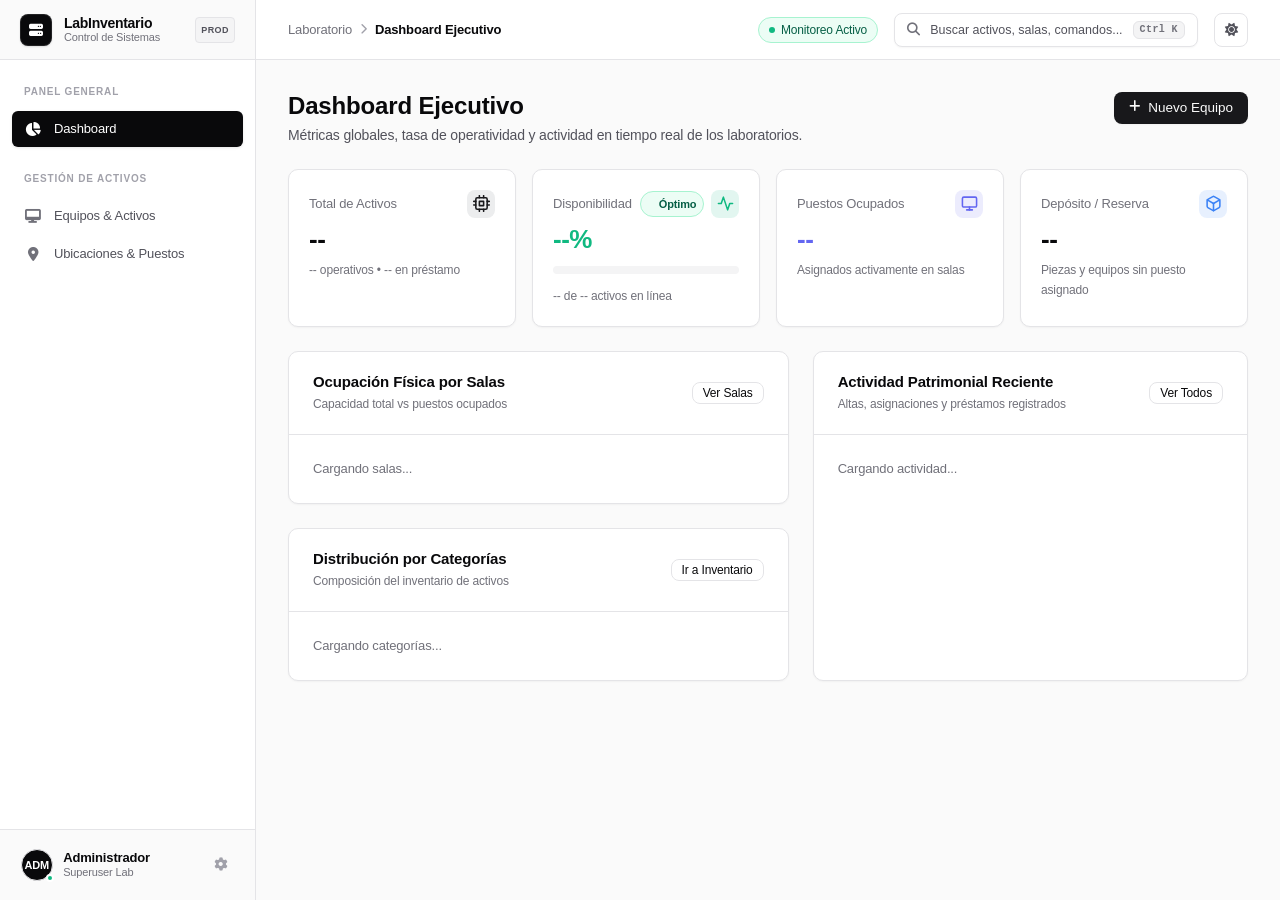
==== commit 1590b201: "refactor: decouple maintenance module and adapt system to strict patrimonial inventory" ====
--- a/public/index.html
+++ b/public/index.html
@@ -53,15 +53,6 @@
                 <span>Ubicaciones & Puestos</span>
             </a>
         </div>
-
-        <div class="nav-section">
-            <span class="nav-section-title">Operaciones</span>
-            <a href="mantenimientos.html" class="nav-link" id="nav-mantenimientos">
-                <i class="fa-solid fa-screwdriver-wrench"></i>
-                <span>Mantenimiento & Falla</span>
-                <span class="nav-counter alert" id="sidebar-mantenimiento-count" style="display: none;">0</span>
-            </a>
-        </div>
     </nav>
 
     <div class="sidebar-footer">
@@ -118,16 +109,12 @@
                         <i class="fa-solid fa-plus"></i>
                         <span>Nuevo Equipo</span>
                     </button>
-                    <a href="mantenimientos.html" class="btn btn-outline">
-                        <i class="fa-solid fa-screwdriver-wrench"></i>
-                        <span>Incidencias</span>
-                    </a>
-                </div>
-            </div>
-
-            <!-- 4 Tarjetas Métricas Superiores (KPIs Ejecutivos) -->
+                </div>
+            </div>
+
+            <!-- 4 Tarjetas Métricas Superiores (KPIs Patrimoniales) -->
             <div class="stats-grid">
-                <!-- KPI 1: Total Activos (Microchip / Server) -->
+                <!-- KPI 1: Total Activos -->
                 <div class="stat-card">
                     <div class="stat-header">
                         <span class="stat-title">Total de Activos</span>
@@ -147,20 +134,20 @@
                         </div>
                     </div>
                     <div id="kpi-total-equipos" class="stat-value">--</div>
-                    <span id="kpi-total-desc" class="stat-desc">Consultando inventario...</span>
-                </div>
-
-                <!-- KPI 2: Tasa de Operatividad (Pulso / Salud) -->
+                    <span id="kpi-total-desc" class="stat-desc">-- operativos • -- en préstamo</span>
+                </div>
+
+                <!-- KPI 2: Tasa de Disponibilidad / Operatividad -->
                 <div class="stat-card">
                     <div class="stat-header">
                         <div style="display: flex; align-items: center; gap: 8px;">
-                            <span class="stat-title">Operatividad</span>
+                            <span class="stat-title">Disponibilidad</span>
                             <div id="kpi-health-badge" class="stat-badge-health badge-operativo">
-                                <span class="pulse-dot" style="background: #10b981;"></span>
+                                <span class="pulse-dot"></span>
                                 <span id="kpi-health-text">Óptimo</span>
                             </div>
                         </div>
-                        <div class="stat-icon" style="background: rgba(16, 185, 129, 0.15); color: #10b981;">
+                        <div class="stat-icon" style="background: rgba(16, 185, 129, 0.12); color: #10b981;">
                             <svg width="17" height="17" viewBox="0 0 24 24" fill="none" stroke="currentColor" stroke-width="2.2" stroke-linecap="round" stroke-linejoin="round">
                                 <polyline points="22 12 18 12 15 21 9 3 6 12 2 12"></polyline>
                             </svg>
@@ -173,25 +160,27 @@
                     <span id="kpi-operatividad-desc" class="stat-desc" style="margin-top: 4px;">-- de -- activos en línea</span>
                 </div>
 
-                <!-- KPI 3: Fallas & Taller (Llave de Mantenimiento) -->
-                <div class="stat-card">
-                    <div class="stat-header">
-                        <span class="stat-title">Fallas & Taller</span>
-                        <div class="stat-icon" style="background: rgba(239, 68, 68, 0.15); color: #ef4444;">
-                            <svg width="17" height="17" viewBox="0 0 24 24" fill="none" stroke="currentColor" stroke-width="2.2" stroke-linecap="round" stroke-linejoin="round">
-                                <path d="M14.7 6.3a1 1 0 0 0 0 1.4l1.6 1.6a1 1 0 0 0 1.4 0l3.77-3.77a6 6 0 0 1-7.94 7.94l-6.91 6.91a2.12 2.12 0 0 1-3-3l6.91-6.91a6 6 0 0 1 7.94-7.94l-3.76 3.76z"></path>
-                            </svg>
-                        </div>
-                    </div>
-                    <div id="kpi-fallas" class="stat-value" style="color: #ef4444;">--</div>
-                    <span id="kpi-fallas-desc" class="stat-desc">Fuera de servicio / En revisión</span>
-                </div>
-
-                <!-- KPI 4: Repuestos en Depósito (Caja de Almacén) -->
-                <div class="stat-card">
-                    <div class="stat-header">
-                        <span class="stat-title">Repuestos en Depósito</span>
-                        <div class="stat-icon" style="background: rgba(59, 130, 246, 0.15); color: #3b82f6;">
+                <!-- KPI 3: Puestos Ocupados -->
+                <div class="stat-card">
+                    <div class="stat-header">
+                        <span class="stat-title">Puestos Ocupados</span>
+                        <div class="stat-icon" style="background: rgba(99, 102, 241, 0.12); color: #6366f1;">
+                            <svg width="17" height="17" viewBox="0 0 24 24" fill="none" stroke="currentColor" stroke-width="2.2" stroke-linecap="round" stroke-linejoin="round">
+                                <rect x="2" y="3" width="20" height="14" rx="2" ry="2"></rect>
+                                <line x1="8" y1="21" x2="16" y2="21"></line>
+                                <line x1="12" y1="17" x2="12" y2="21"></line>
+                            </svg>
+                        </div>
+                    </div>
+                    <div id="kpi-puestos-ocupados" class="stat-value" style="color: #6366f1;">--</div>
+                    <span id="kpi-puestos-desc" class="stat-desc">Asignados activamente en salas</span>
+                </div>
+
+                <!-- KPI 4: Equipos en Depósito / Reserva -->
+                <div class="stat-card">
+                    <div class="stat-header">
+                        <span class="stat-title">Depósito / Reserva</span>
+                        <div class="stat-icon" style="background: rgba(59, 130, 246, 0.12); color: #3b82f6;">
                             <svg width="17" height="17" viewBox="0 0 24 24" fill="none" stroke="currentColor" stroke-width="2.2" stroke-linecap="round" stroke-linejoin="round">
                                 <path d="M21 16V8a2 2 0 0 0-1-1.73l-7-4a2 2 0 0 0-2 0l-7 4A2 2 0 0 0 3 8v8a2 2 0 0 0 1 1.73l7 4a2 2 0 0 0 2 0l7-4A2 2 0 0 0 21 16z"></path>
                                 <polyline points="3.27 6.96 12 12.01 20.73 6.96"></polyline>
@@ -199,8 +188,8 @@
                             </svg>
                         </div>
                     </div>
-                    <div id="kpi-repuestos" class="stat-value">--</div>
-                    <span class="stat-desc">Componentes y piezas internas</span>
+                    <div id="kpi-deposito" class="stat-value">--</div>
+                    <span id="kpi-deposito-desc" class="stat-desc">Piezas y equipos sin puesto asignado</span>
                 </div>
             </div>
 
@@ -237,45 +226,15 @@
                     </div>
                 </div>
 
-                <!-- Columna Derecha: Atención Requerida & Actividad Reciente -->
+                <!-- Columna Derecha: Línea de Tiempo de Actividad Patrimonial Reciente -->
                 <div style="display: flex; flex-direction: column; gap: 1.5rem;">
-                    <!-- Tarjeta 3: Atención Requerida -->
-                    <div class="panel-card">
+                    <div class="panel-card" style="height: 100%;">
                         <div class="panel-header">
                             <div>
-                                <h3 class="panel-title">Atención Requerida</h3>
-                                <div style="font-size: 12px; color: var(--text-muted); margin-top: 2px;">Órdenes técnicas pendientes de resolución</div>
-                            </div>
-                            <a href="mantenimientos.html" class="btn btn-outline" style="padding: 4px 10px; font-size: 12px;">Ir a Bitácora</a>
-                        </div>
-                        <div class="panel-body" style="padding: 0;">
-                            <table class="data-table" style="border: none;">
-                                <thead>
-                                    <tr>
-                                        <th>Equipo</th>
-                                        <th>Falla / Título</th>
-                                        <th>Prioridad</th>
-                                        <th style="text-align: right;">Acción</th>
-                                    </tr>
-                                </thead>
-                                <tbody id="tabla-atencion-requerida">
-                                    <tr>
-                                        <td colspan="4" style="text-align: center; color: var(--text-muted); padding: 2rem;">
-                                            Consultando estado de incidencias...
-                                        </td>
-                                    </tr>
-                                </tbody>
-                            </table>
-                        </div>
-                    </div>
-
-                    <!-- Tarjeta 4: Línea de Tiempo de Actividad Reciente -->
-                    <div class="panel-card">
-                        <div class="panel-header">
-                            <div>
-                                <h3 class="panel-title">Actividad Reciente</h3>
-                                <div style="font-size: 12px; color: var(--text-muted); margin-top: 2px;">Últimos movimientos en el laboratorio</div>
-                            </div>
+                                <h3 class="panel-title">Actividad Patrimonial Reciente</h3>
+                                <div style="font-size: 12px; color: var(--text-muted); margin-top: 2px;">Altas, asignaciones y préstamos registrados</div>
+                            </div>
+                            <a href="inventario.html" class="btn btn-outline" style="padding: 4px 10px; font-size: 12px;">Ver Todos</a>
                         </div>
                         <div id="timeline-movimientos-list" class="panel-body">
                             <div style="color: var(--text-muted); font-size: 13px;">Cargando actividad...</div>
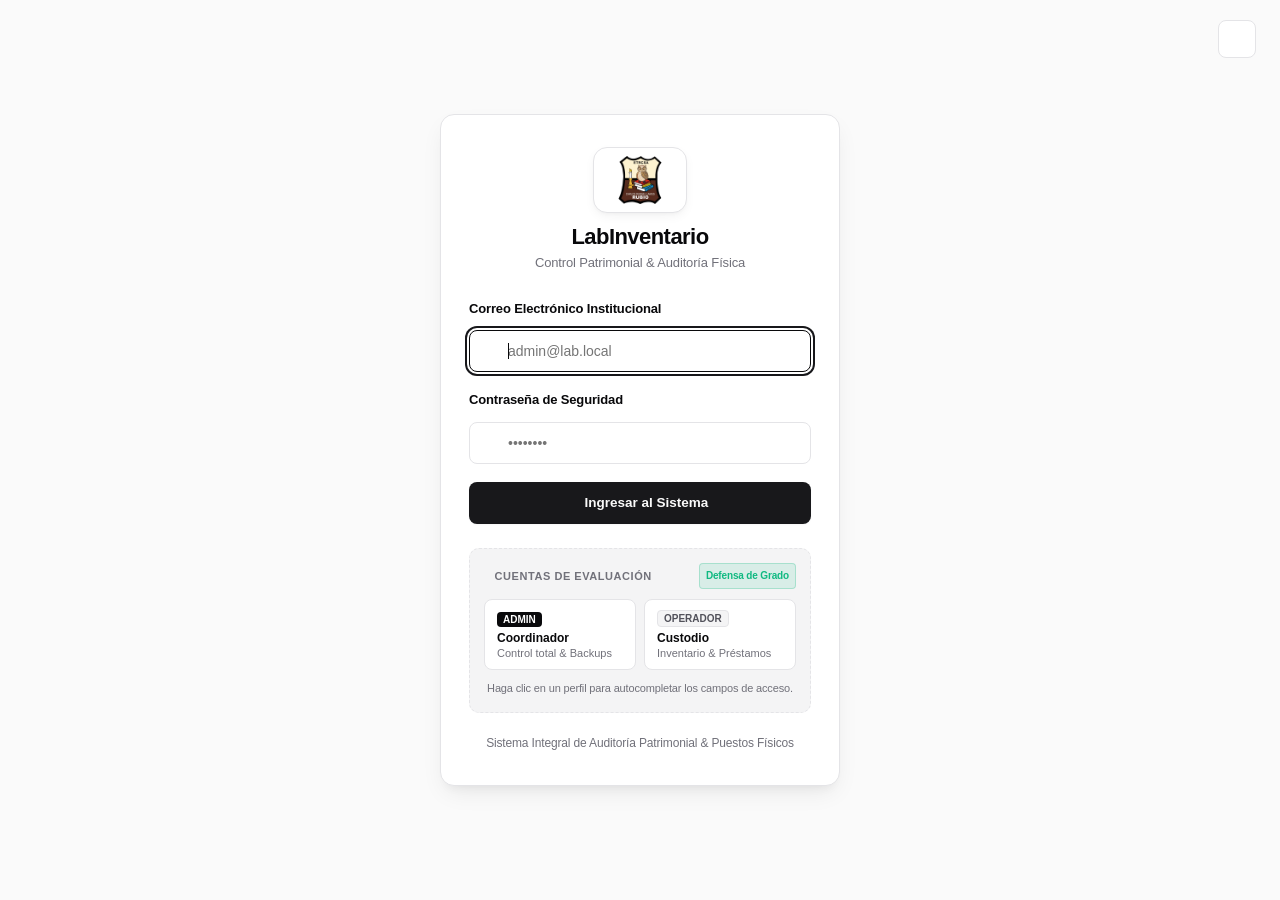
==== commit 58f7c329: "style: remove environment badges, online status chips, and version labels" ====
--- a/public/index.html
+++ b/public/index.html
@@ -4,6 +4,9 @@
     <meta charset="UTF-8">
     <meta name="viewport" content="width=device-width, initial-scale=1.0">
     <title>Dashboard Ejecutivo - LabInventario</title>
+    <!-- Favicon -->
+    <link rel="icon" type="image/png" href="assets/icons/logo.png">
+    <link rel="apple-touch-icon" href="assets/icons/logo.png">
         <script>
         (function() {
             const savedTheme = localStorage.getItem('theme');
@@ -24,13 +27,14 @@
     <aside class="sidebar">
     <div class="sidebar-header">
         <div class="brand-logo-box">
-            <i class="fa-solid fa-server"></i>
+            <img src="assets/icons/logo.png" alt="Logo LabInventario" class="brand-logo-img"
+                onerror="this.style.display='none'; this.nextElementSibling.style.display='inline-flex';">
+            <i class="fa-solid fa-server" style="display: none; color: var(--text-primary); font-size: 14px;"></i>
         </div>
         <div class="brand-text-group">
             <span class="brand-name">LabInventario</span>
             <span class="brand-sub">Control de Sistemas</span>
         </div>
-        <span class="brand-badge">PROD</span>
     </div>
 
     <nav class="sidebar-nav">
@@ -61,8 +65,8 @@
                 <div class="user-avatar-badge">ADM</div>
                 <span class="status-dot-online" title="Conectado"></span>
             </div>
-            <div class="user-meta">
-                <span class="user-name">Administrador</span>
+            <div class="user-meta sidebar-user-info">
+                <span class="user-name sidebar-user-name">Administrador</span>
                 <span class="user-role">Superuser Lab</span>
             </div>
             <button class="sidebar-action-btn" title="Configuración de Sistema" aria-label="Ajustes">
@@ -82,10 +86,6 @@
                 <span class="breadcrumb-current">Dashboard Ejecutivo</span>
             </div>
                         <div class="topbar-right">
-                <div class="system-badge">
-                    <span class="system-badge-dot"></span>
-                    <span>Monitoreo Activo</span>
-                </div>
                 <button id="cmd-palette-trigger" class="topbar-search-trigger" title="Buscar en todo el sistema (Ctrl + K)">
                     <i class="fa-solid fa-magnifying-glass"></i>
                     <span class="search-placeholder-text">Buscar activos, salas, comandos...</span>
@@ -97,7 +97,7 @@
             </div>
         </header>
 
-        <main class="content-area">
+        <main class="content-area main-content">
             <!-- Encabezado de Página Estandarizado -->
                         <div class="page-header">
                 <div class="page-header-content">
--- a/public/css/variables.css
+++ b/public/css/variables.css
@@ -69,7 +69,8 @@
        3. Bordes y Separadores Sutiles (Zinc Palette)
        Bordes sutiles en #e4e4e7 evitando bordes oscuros o dobles
        -------------------------------------------------------------------------- */
-    --border-color: #e4e4e7;     /* Zinc-200: Borde estándar limpio y sutil */
+    --border-color: #e4e4e7;
+    --border-hover: #d4d4d8;     /* Zinc-200: Borde estándar limpio y sutil */
     --border-subtle: #f4f4f5;    /* Zinc-100: Divisores internos ligeros */
     --border-strong: #d4d4d8;    /* Zinc-300: Bordes hover y controles activos */
     --border-focus: #18181b;     /* Zinc-900: Borde de foco primario */
@@ -161,7 +162,8 @@
     --bg-popover: #18181b;
     
     /* Bordes y Separadores */
-    --border-color: #27272a;       /* Zinc 800 */
+    --border-color: #27272a;
+    --border-hover: #3f3f46;       /* Zinc 800 */
     --border-subtle: #1e1e24;
     --border-strong: #3f3f46;      /* Zinc 700 */
     --border-focus: #fafafa;
@@ -222,3 +224,27 @@
     --shadow-lg: 0 10px 15px -3px rgba(0, 0, 0, 0.6);
     --shadow-xl: 0 20px 25px -5px rgba(0, 0, 0, 0.7);
 }
+
+
+/* ==========================================================================
+   Barra de Desplazamiento Estética Global (Minimalista WebKit & Firefox)
+   ========================================================================== */
+::-webkit-scrollbar {
+    width: 6px;
+    height: 6px;
+}
+::-webkit-scrollbar-track {
+    background: transparent;
+}
+::-webkit-scrollbar-thumb {
+    background: var(--border-color, #e4e4e7);
+    border-radius: 9999px;
+}
+::-webkit-scrollbar-thumb:hover {
+    background: var(--text-muted, #71717a);
+}
+
+* {
+    scrollbar-width: thin;
+    scrollbar-color: var(--border-color, #e4e4e7) transparent;
+}
--- a/public/css/layout.css
+++ b/public/css/layout.css
@@ -54,17 +54,31 @@
 }
 
 .brand-logo-box {
-    width: 32px;
-    height: 32px;
-    background: #09090b;
+    width: 36px;
+    height: 36px;
+    min-width: 36px;
+    min-height: 36px;
+    background: var(--bg-surface, #ffffff);
     border-radius: 8px;
     display: flex;
     align-items: center;
     justify-content: center;
-    color: #ffffff;
+    color: var(--text-primary, #09090b);
     font-size: 14px;
-    box-shadow: 0 1px 2px rgba(0, 0, 0, 0.12);
-    border: 1px solid rgba(255, 255, 255, 0.1);
+    box-shadow: 0 1px 3px rgba(0, 0, 0, 0.06);
+    border: 1px solid var(--border-color, #e4e4e7);
+    overflow: hidden;
+    padding: 2px;
+    transition: background 0.2s ease, border-color 0.2s ease, box-shadow 0.2s ease;
+}
+
+.brand-logo-img {
+    width: 36px;
+    height: 36px;
+    max-width: 100%;
+    max-height: 100%;
+    object-fit: contain;
+    display: block;
 }
 
 .brand-text-group {
@@ -84,18 +98,6 @@
     font-size: 11px;
     color: #71717a;
     font-weight: 400;
-}
-
-.brand-badge {
-    margin-left: auto;
-    font-size: 9px;
-    font-weight: 700;
-    letter-spacing: 0.05em;
-    padding: 2px 5px;
-    border-radius: 4px;
-    background: #f4f4f5;
-    color: #52525b;
-    border: 1px solid #e4e4e7;
 }
 
 /* Navigation Area */
@@ -242,17 +244,21 @@
     border-radius: 50%;
 }
 
-.user-meta {
+.user-meta,
+.sidebar-user-info {
     display: flex;
     flex-direction: column;
     min-width: 0;
     flex: 1;
+    margin-right: 0.5rem;
     line-height: 1.2;
 }
 
-.user-name {
-    font-size: 0.8125rem;
-    font-weight: 600;
+.user-name,
+.sidebar-user-name {
+    font-size: 13px;
+    font-weight: 500;
+    line-height: 1.2;
     color: #09090b;
     white-space: nowrap;
     overflow: hidden;
@@ -278,6 +284,8 @@
     background: transparent;
     color: #a1a1aa;
     cursor: pointer;
+    flex-shrink: 0;
+    margin-left: auto;
     transition: all 120ms ease;
 }
 
@@ -335,27 +343,6 @@
     display: flex;
     align-items: center;
     gap: 1rem;
-}
-
-.system-badge {
-    display: inline-flex;
-    align-items: center;
-    gap: 6px;
-    padding: 4px 10px;
-    font-size: var(--font-size-xs);
-    line-height: var(--line-height-xs);
-    background-color: var(--operativo-bg);
-    color: var(--operativo-text);
-    border: 1px solid var(--operativo-border);
-    border-radius: var(--radius-full);
-    font-weight: 500;
-}
-
-.system-badge-dot {
-    width: 6px;
-    height: 6px;
-    border-radius: 50%;
-    background-color: var(--operativo-dot);
 }
 
 main.content-area {
@@ -457,6 +444,12 @@
     background: #121215;
 }
 
+[data-theme="dark"] .brand-logo-box {
+    background: rgba(255, 255, 255, 0.05);
+    border-color: rgba(255, 255, 255, 0.12);
+    box-shadow: 0 1px 4px rgba(0, 0, 0, 0.35);
+}
+
 [data-theme="dark"] .brand-text-group .brand-name {
     color: #fafafa;
 }
@@ -465,13 +458,8 @@
     color: #a1a1aa;
 }
 
-[data-theme="dark"] .brand-badge {
-    background: #18181b;
-    color: #a1a1aa;
-    border-color: #27272a;
-}
-
-[data-theme="dark"] .user-name {
+[data-theme="dark"] [data-theme="dark"] .user-name,
+[data-theme="dark"] .sidebar-user-name {
     color: #fafafa;
 }
 
@@ -612,3 +600,21 @@
     font-size: 0.8125rem !important;
     margin-top: 1rem !important;
 }
+
+
+/* Transición de Entrada en Vistas Principales */
+@keyframes fadeInView {
+    from {
+        opacity: 0;
+        transform: translateY(6px);
+    }
+    to {
+        opacity: 1;
+        transform: translateY(0);
+    }
+}
+
+.main-content,
+.content-area {
+    animation: fadeInView 0.2s cubic-bezier(0.16, 1, 0.3, 1) forwards;
+}
--- a/public/css/components.css
+++ b/public/css/components.css
@@ -154,7 +154,7 @@
 }
 
 .btn-primary:active {
-    transform: translateY(0);
+    transform: scale(0.98);
 }
 
 .btn-outline {
@@ -439,7 +439,9 @@
     visibility: visible;
 }
 
-.modal-card {
+.modal-card,
+.modal-dialog,
+.modal-content {
     background-color: var(--bg-surface);
     border: 1px solid var(--border-color);
     border-radius: var(--radius-lg);
@@ -454,8 +456,21 @@
     transition: transform 0.2s cubic-bezier(0.16, 1, 0.3, 1);
 }
 
-.modal-backdrop.open .modal-card {
+.modal-backdrop.open .modal-card,
+.modal-backdrop.open .modal-dialog,
+.modal-backdrop.open .modal-content {
     transform: scale(1) translateY(0);
+}
+
+.modal-card > form,
+.modal-dialog > form,
+.modal-content > form,
+form.modal-form {
+    display: flex;
+    flex-direction: column;
+    flex: 1;
+    min-height: 0;
+    overflow: hidden;
 }
 
 .modal-header {
@@ -464,6 +479,7 @@
     display: flex;
     align-items: flex-start;
     justify-content: space-between;
+    flex-shrink: 0;
 }
 
 .modal-title {
@@ -481,6 +497,8 @@
 .modal-body {
     padding: 1.5rem;
     overflow-y: auto;
+    flex: 1;
+    min-height: 0;
     display: flex;
     flex-direction: column;
     gap: 1.5rem;
@@ -494,6 +512,7 @@
     align-items: center;
     justify-content: flex-end;
     gap: 0.75rem;
+    flex-shrink: 0;
 }
 
 /* Secciones del formulario */
@@ -1479,15 +1498,23 @@
     border-radius: var(--radius-lg);
     padding: 1rem 1.25rem;
     box-shadow: var(--shadow-xs);
-    transition: var(--transition);
     display: flex;
     flex-direction: column;
     justify-content: space-between;
+    transition: transform 0.18s cubic-bezier(0.16, 1, 0.3, 1), 
+                border-color 0.18s ease, 
+                box-shadow 0.18s ease;
 }
 
 .kpi-card:hover {
-    border-color: var(--border-strong);
-    box-shadow: var(--shadow-sm);
+    transform: translateY(-2px);
+    border-color: var(--border-hover, #d4d4d8);
+    box-shadow: 0 4px 12px -2px rgba(0, 0, 0, 0.06);
+}
+
+[data-theme="dark"] .kpi-card:hover {
+    border-color: var(--border-hover, #3f3f46);
+    box-shadow: 0 4px 16px -2px rgba(0, 0, 0, 0.4);
 }
 
 .kpi-card-header {
@@ -2745,3 +2772,43 @@
     color: #34d399;
     border-color: rgba(16, 185, 129, 0.3);
 }
+
+/* ==========================================================================
+   Tabs Shadcn UI (.tabs-header y .tab-btn)
+   ========================================================================== */
+.tabs-header {
+    display: flex;
+    background-color: var(--bg-muted);
+    padding: 4px;
+    border-radius: var(--radius-md);
+    gap: 4px;
+    border: 1px solid var(--border-color);
+}
+
+.tab-btn {
+    flex: 1;
+    padding: 7px 12px;
+    font-size: 13px;
+    font-weight: 500;
+    color: var(--text-muted);
+    border: none;
+    background: transparent;
+    border-radius: var(--radius-sm);
+    cursor: pointer;
+    transition: all 0.15s ease;
+    display: inline-flex;
+    align-items: center;
+    justify-content: center;
+    gap: 6px;
+}
+
+.tab-btn:hover {
+    color: var(--text-primary);
+}
+
+.tab-btn.active {
+    background-color: var(--bg-surface);
+    color: var(--text-primary);
+    box-shadow: 0 1px 3px rgba(0, 0, 0, 0.1);
+    font-weight: 600;
+}
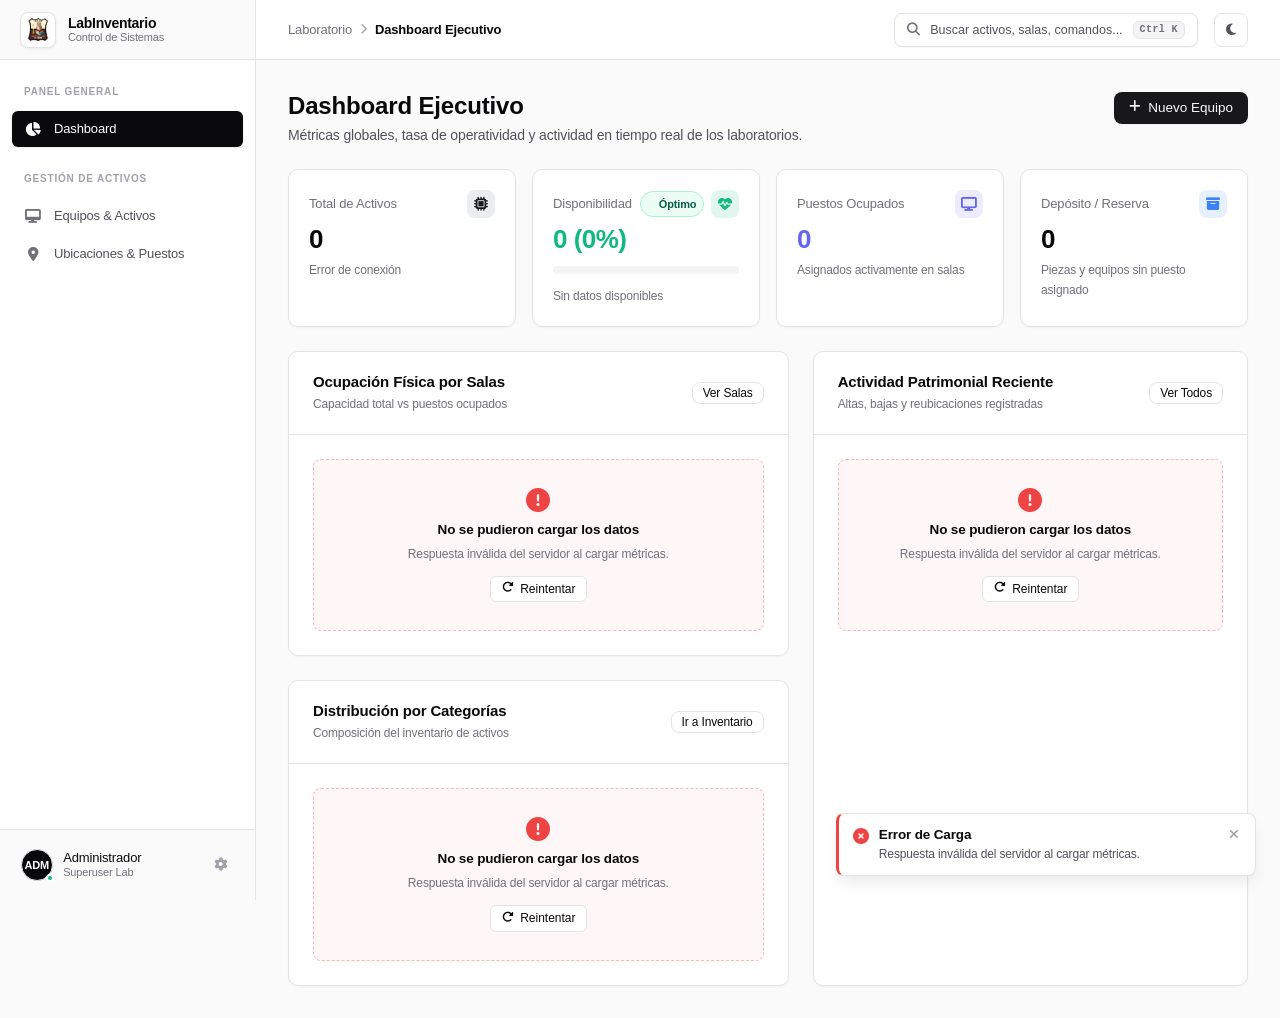
==== commit 2237bb6a: "refactor: standardize all system iconography to FontAwesome v6.5.1 and remove inline SVGs" ====
--- a/public/index.html
+++ b/public/index.html
@@ -119,25 +119,14 @@
                     <div class="stat-header">
                         <span class="stat-title">Total de Activos</span>
                         <div class="stat-icon" style="background: rgba(15, 23, 42, 0.08); color: var(--primary);">
-                            <svg width="17" height="17" viewBox="0 0 24 24" fill="none" stroke="currentColor" stroke-width="2.2" stroke-linecap="round" stroke-linejoin="round">
-                                <rect x="4" y="4" width="16" height="16" rx="2"></rect>
-                                <rect x="9" y="9" width="6" height="6"></rect>
-                                <line x1="9" y1="1" x2="9" y2="4"></line>
-                                <line x1="15" y1="1" x2="15" y2="4"></line>
-                                <line x1="9" y1="20" x2="9" y2="23"></line>
-                                <line x1="15" y1="20" x2="15" y2="23"></line>
-                                <line x1="20" y1="9" x2="23" y2="9"></line>
-                                <line x1="20" y1="14" x2="23" y2="14"></line>
-                                <line x1="1" y1="9" x2="4" y2="9"></line>
-                                <line x1="1" y1="14" x2="4" y2="14"></line>
-                            </svg>
+                            <i class="fa-solid fa-microchip"></i>
                         </div>
                     </div>
                     <div id="kpi-total-equipos" class="stat-value">--</div>
-                    <span id="kpi-total-desc" class="stat-desc">-- operativos • -- en préstamo</span>
-                </div>
-
-                <!-- KPI 2: Tasa de Disponibilidad / Operatividad -->
+                    <span id="kpi-total-desc" class="stat-desc">-- operativos • -- de baja</span>
+                </div>
+
+                <!-- KPI 2: Disponibilidad en Depósito / Reserva -->
                 <div class="stat-card">
                     <div class="stat-header">
                         <div style="display: flex; align-items: center; gap: 8px;">
@@ -148,16 +137,14 @@
                             </div>
                         </div>
                         <div class="stat-icon" style="background: rgba(16, 185, 129, 0.12); color: #10b981;">
-                            <svg width="17" height="17" viewBox="0 0 24 24" fill="none" stroke="currentColor" stroke-width="2.2" stroke-linecap="round" stroke-linejoin="round">
-                                <polyline points="22 12 18 12 15 21 9 3 6 12 2 12"></polyline>
-                            </svg>
-                        </div>
-                    </div>
-                    <div id="kpi-tasa-operatividad" class="stat-value" style="color: #10b981;">--%</div>
+                            <i class="fa-solid fa-heart-pulse"></i>
+                        </div>
+                    </div>
+                    <div id="kpi-tasa-operatividad" class="stat-value" style="color: #10b981;">--</div>
                     <div class="progress-bar-container">
                         <div id="kpi-operatividad-bar" class="progress-bar-fill" style="width: 0%;"></div>
                     </div>
-                    <span id="kpi-operatividad-desc" class="stat-desc" style="margin-top: 4px;">-- de -- activos en línea</span>
+                    <span id="kpi-operatividad-desc" class="stat-desc" style="margin-top: 4px;">-- en almacén de -- operativos</span>
                 </div>
 
                 <!-- KPI 3: Puestos Ocupados -->
@@ -165,11 +152,7 @@
                     <div class="stat-header">
                         <span class="stat-title">Puestos Ocupados</span>
                         <div class="stat-icon" style="background: rgba(99, 102, 241, 0.12); color: #6366f1;">
-                            <svg width="17" height="17" viewBox="0 0 24 24" fill="none" stroke="currentColor" stroke-width="2.2" stroke-linecap="round" stroke-linejoin="round">
-                                <rect x="2" y="3" width="20" height="14" rx="2" ry="2"></rect>
-                                <line x1="8" y1="21" x2="16" y2="21"></line>
-                                <line x1="12" y1="17" x2="12" y2="21"></line>
-                            </svg>
+                            <i class="fa-solid fa-display"></i>
                         </div>
                     </div>
                     <div id="kpi-puestos-ocupados" class="stat-value" style="color: #6366f1;">--</div>
@@ -181,11 +164,7 @@
                     <div class="stat-header">
                         <span class="stat-title">Depósito / Reserva</span>
                         <div class="stat-icon" style="background: rgba(59, 130, 246, 0.12); color: #3b82f6;">
-                            <svg width="17" height="17" viewBox="0 0 24 24" fill="none" stroke="currentColor" stroke-width="2.2" stroke-linecap="round" stroke-linejoin="round">
-                                <path d="M21 16V8a2 2 0 0 0-1-1.73l-7-4a2 2 0 0 0-2 0l-7 4A2 2 0 0 0 3 8v8a2 2 0 0 0 1 1.73l7 4a2 2 0 0 0 2 0l7-4A2 2 0 0 0 21 16z"></path>
-                                <polyline points="3.27 6.96 12 12.01 20.73 6.96"></polyline>
-                                <line x1="12" y1="22.08" x2="12" y2="12"></line>
-                            </svg>
+                            <i class="fa-solid fa-box-archive"></i>
                         </div>
                     </div>
                     <div id="kpi-deposito" class="stat-value">--</div>
@@ -232,7 +211,7 @@
                         <div class="panel-header">
                             <div>
                                 <h3 class="panel-title">Actividad Patrimonial Reciente</h3>
-                                <div style="font-size: 12px; color: var(--text-muted); margin-top: 2px;">Altas, asignaciones y préstamos registrados</div>
+                                <div style="font-size: 12px; color: var(--text-muted); margin-top: 2px;">Altas, bajas y reubicaciones registradas</div>
                             </div>
                             <a href="inventario.html" class="btn btn-outline" style="padding: 4px 10px; font-size: 12px;">Ver Todos</a>
                         </div>
--- a/public/css/variables.css
+++ b/public/css/variables.css
@@ -116,11 +116,6 @@
     --falla-border: #fecaca;     /* Red 200 */
     --falla-dot: #ef4444;        /* Red 500 */
 
-    --prestamo-bg: #eff6ff;      /* Blue 50 */
-    --prestamo-text: #1e40af;     /* Blue 800 */
-    --prestamo-border: #bfdbfe;  /* Blue 200 */
-    --prestamo-dot: #3b82f6;     /* Blue 500 */
-
     --baja-bg: #f4f4f5;          /* Zinc 100 */
     --baja-text: #52525b;        /* Zinc 600 */
     --baja-border: #e4e4e7;      /* Zinc 200 */
@@ -207,11 +202,6 @@
     --falla-border: rgba(239, 68, 68, 0.3);
     --falla-dot: #ef4444;
     
-    --prestamo-bg: rgba(59, 130, 246, 0.15);
-    --prestamo-text: #60a5fa;
-    --prestamo-border: rgba(59, 130, 246, 0.3);
-    --prestamo-dot: #3b82f6;
-    
     --baja-bg: rgba(113, 113, 122, 0.15);
     --baja-text: #a1a1aa;
     --baja-border: rgba(113, 113, 122, 0.3);
--- a/public/css/components.css
+++ b/public/css/components.css
@@ -78,15 +78,6 @@
     background-color: var(--falla-dot);
 }
 
-.badge-en-prestamo {
-    background-color: var(--prestamo-bg);
-    color: var(--prestamo-text);
-    border: 1px solid var(--prestamo-border);
-}
-.badge-en-prestamo .badge-dot {
-    background-color: var(--prestamo-dot);
-}
-
 .badge-de-baja {
     background-color: var(--baja-bg);
     color: var(--baja-text);
@@ -1600,9 +1591,7 @@
 
 .legend-dot.libre { background-color: #10b981; box-shadow: 0 0 0 2px rgba(16, 185, 129, 0.2); }
 .legend-dot.operativo { background-color: #10b981; box-shadow: 0 0 0 2px rgba(16, 185, 129, 0.2); }
-.legend-dot.falla { background-color: #ef4444; box-shadow: 0 0 0 2px rgba(239, 68, 68, 0.2); }
-.legend-dot.mantenimiento { background-color: #f59e0b; box-shadow: 0 0 0 2px rgba(245, 158, 11, 0.2); }
-.legend-dot.prestamo { background-color: #3b82f6; box-shadow: 0 0 0 2px rgba(59, 130, 246, 0.2); }
+.legend-dot.de-baja { background-color: #71717a; box-shadow: 0 0 0 2px rgba(113, 113, 122, 0.2); }
 
 /* 3. Contenedor y Tarjetas de Sala (Visual Lab Blueprint) */
 .mapa-salas-container {
@@ -1742,19 +1731,9 @@
     border-top-color: var(--operativo-dot);
 }
 
-.workstation-card.occupied.status-falla,
-.workstation-card.occupied.state-con-falla {
-    border-top-color: var(--falla-dot);
-}
-
-.workstation-card.occupied.status-mantenimiento,
-.workstation-card.occupied.state-en-mantenimiento {
-    border-top-color: var(--mantenimiento-dot);
-}
-
-.workstation-card.occupied.status-prestamo,
-.workstation-card.occupied.state-en-prestamo {
-    border-top-color: var(--prestamo-dot);
+.workstation-card.occupied.status-baja,
+.workstation-card.occupied.state-de-baja {
+    border-top-color: var(--baja-dot);
 }
 
 /* Código patrimonial estilizado */
@@ -1811,9 +1790,7 @@
 }
 
 .workstation-card.occupied.status-operativo .workstation-icon { color: #10b981; }
-.workstation-card.occupied.status-falla .workstation-icon { color: #ef4444; }
-.workstation-card.occupied.status-mantenimiento .workstation-icon { color: #f59e0b; }
-.workstation-card.occupied.status-prestamo .workstation-icon { color: #3b82f6; }
+.workstation-card.occupied.status-baja .workstation-icon { color: #71717a; }
 
 .workstation-info {
     width: 100%;
@@ -2115,95 +2092,8 @@
 
 
 /* ==========================================================================
-   Fase 2: Trazabilidad, Hoja de Vida y Gestión de Préstamos (Shadcn UI)
+   Fase 2: Trazabilidad y Hoja de Vida Patrimonial (Shadcn UI)
    ========================================================================== */
-
-/* Banner de Préstamo Activo (Alerta Estilo Shadcn Blue) */
-.prestamo-active-banner {
-    display: flex;
-    align-items: center;
-    justify-content: space-between;
-    gap: 1rem;
-    padding: 0.875rem 1.125rem;
-    border-radius: var(--radius-md);
-    background-color: var(--prestamo-bg);
-    border: 1px solid var(--prestamo-border);
-    color: var(--text-primary);
-    box-shadow: var(--shadow-xs);
-    transition: var(--transition);
-}
-
-.prestamo-banner-content {
-    display: flex;
-    align-items: flex-start;
-    gap: 0.875rem;
-    flex: 1;
-}
-
-.prestamo-banner-icon {
-    width: 36px;
-    height: 36px;
-    border-radius: var(--radius-sm);
-    background-color: rgba(37, 99, 235, 0.12);
-    color: var(--brand-blue);
-    display: flex;
-    align-items: center;
-    justify-content: center;
-    font-size: 16px;
-    flex-shrink: 0;
-}
-
-[data-theme="dark"] .prestamo-banner-icon {
-    background-color: rgba(59, 130, 246, 0.2);
-    color: #60a5fa;
-}
-
-.prestamo-banner-body {
-    display: flex;
-    flex-direction: column;
-    gap: 4px;
-    flex: 1;
-}
-
-.prestamo-banner-title {
-    font-size: 0.875rem;
-    font-weight: 600;
-    color: var(--prestamo-text);
-    display: flex;
-    align-items: center;
-    gap: 6px;
-}
-
-.prestamo-banner-details {
-    font-size: 0.8125rem;
-    color: var(--text-secondary);
-    display: flex;
-    flex-wrap: wrap;
-    gap: 8px 14px;
-    line-height: 1.4;
-}
-
-.prestamo-banner-details span {
-    display: inline-flex;
-    align-items: center;
-    gap: 5px;
-}
-
-.prestamo-banner-details i {
-    color: var(--text-muted);
-    font-size: 11px;
-}
-
-.prestamo-banner-obs {
-    font-size: 0.75rem;
-    color: var(--text-muted);
-    font-style: italic;
-    margin-top: 2px;
-}
-
-.prestamo-banner-actions {
-    flex-shrink: 0;
-}
 
 /* Línea de Tiempo Vertical (.timeline-vertical) */
 .timeline-vertical {
@@ -2256,23 +2146,10 @@
     background-color: var(--operativo-bg);
 }
 
-.timeline-dot.dot-mantenimiento {
-    border-color: #f59e0b;
-    color: #f59e0b;
-    background-color: var(--mantenimiento-bg);
-}
-
-.timeline-dot.dot-prestamo-activo {
-    border-color: var(--brand-blue);
-    color: var(--brand-blue);
-    background-color: var(--prestamo-bg);
-    box-shadow: 0 0 0 3px rgba(37, 99, 235, 0.15);
-}
-
-.timeline-dot.dot-prestamo-devuelto {
-    border-color: var(--border-strong);
-    color: var(--text-secondary);
-    background-color: var(--bg-muted);
+.timeline-dot.dot-baja {
+    border-color: #71717a;
+    color: #71717a;
+    background-color: var(--baja-bg);
 }
 
 .timeline-content {
@@ -2352,10 +2229,6 @@
     background-color: var(--bg-surface);
 }
 
-[data-theme="dark"] .timeline-dot.dot-prestamo-activo {
-    box-shadow: 0 0 0 3px rgba(59, 130, 246, 0.25);
-}
-
 
 /* ==========================================================================
    Fase 3: Command Palette Global (Ctrl + K) & Topbar Search Trigger
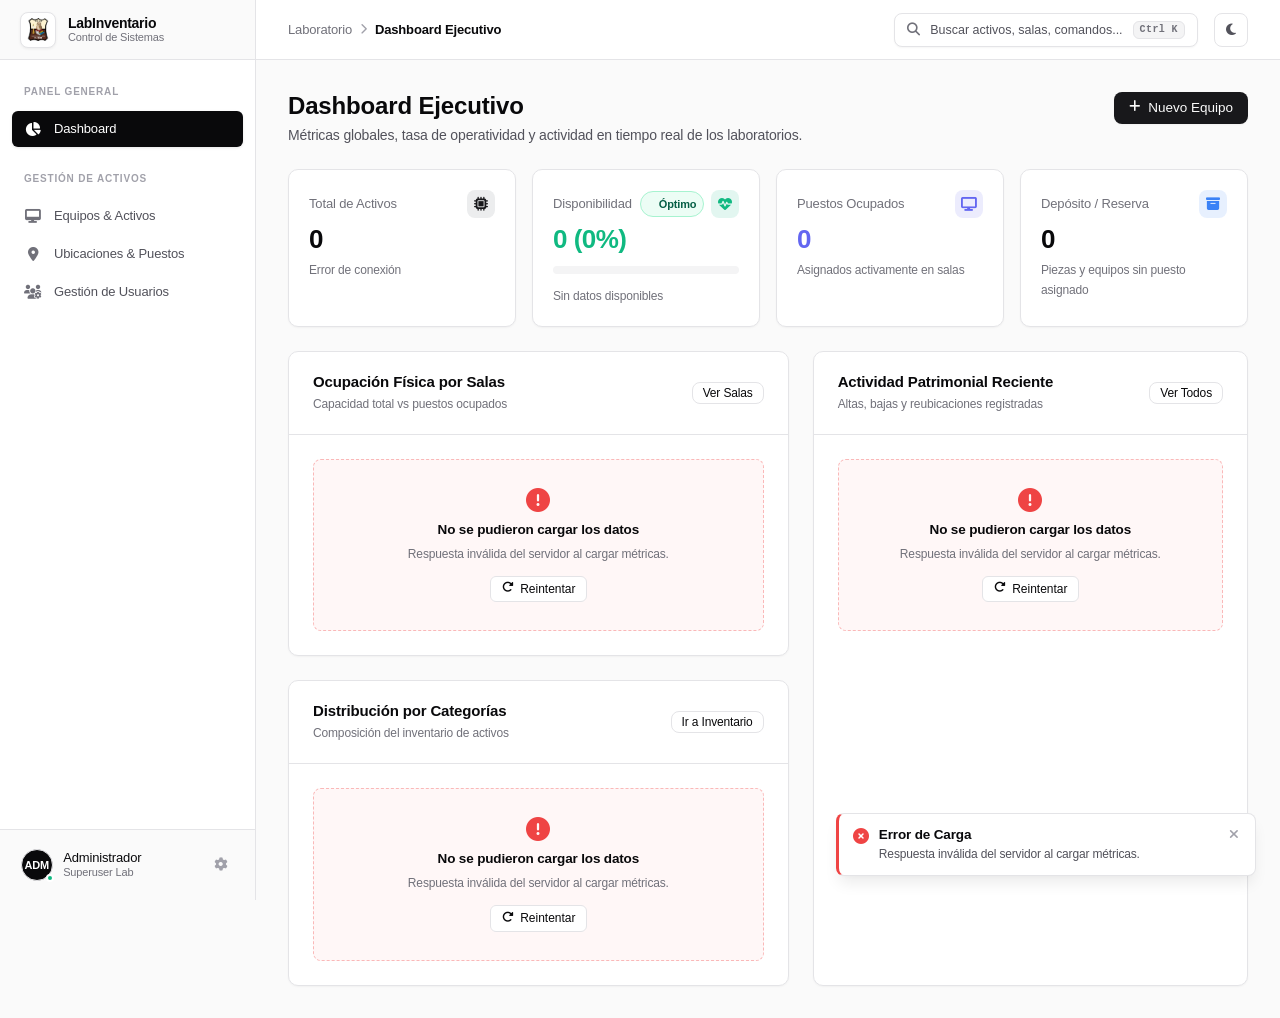
==== commit 399b2465: "fix: resolve settings modal visibility and enable logout interaction in sidebar" ====
--- a/public/index.html
+++ b/public/index.html
@@ -56,6 +56,10 @@
                 <i class="fa-solid fa-location-dot"></i>
                 <span>Ubicaciones & Puestos</span>
             </a>
+            <a href="usuarios.html" class="nav-item" data-role="ADMIN">
+                <i class="fa-solid fa-users-gear"></i>
+                <span>Gestión de Usuarios</span>
+            </a>
         </div>
     </nav>
 
@@ -69,7 +73,7 @@
                 <span class="user-name sidebar-user-name">Administrador</span>
                 <span class="user-role">Superuser Lab</span>
             </div>
-            <button class="sidebar-action-btn" title="Configuración de Sistema" aria-label="Ajustes">
+            <button type="button" id="btn-config-sistema" class="sidebar-action-btn" title="Configuración de Sistema" aria-label="Ajustes">
                 <i class="fa-solid fa-gear"></i>
             </button>
         </div>
--- a/public/css/layout.css
+++ b/public/css/layout.css
@@ -127,7 +127,8 @@
 }
 
 /* Navigation Links */
-.nav-link {
+.nav-link,
+.nav-item {
     position: relative;
     display: flex;
     align-items: center;
@@ -141,7 +142,8 @@
     transition: all 120ms cubic-bezier(0.4, 0, 0.2, 1);
 }
 
-.nav-link i.fa-solid {
+.nav-link i.fa-solid,
+.nav-item i.fa-solid {
     font-size: 14px;
     width: 18px;
     text-align: center;
@@ -149,24 +151,28 @@
     transition: color 120ms ease;
 }
 
-.nav-link:hover {
+.nav-link:hover,
+.nav-item:hover {
     background: #f4f4f5;
     color: #09090b;
 }
 
-.nav-link:hover i.fa-solid {
+.nav-link:hover i.fa-solid,
+.nav-item:hover i.fa-solid {
     color: #09090b;
 }
 
 /* Estado Activo Premium (Shadcn Dark Accent) */
-.nav-link.active {
+.nav-link.active,
+.nav-item.active {
     background: #09090b;
     color: #ffffff;
     font-weight: 500;
     box-shadow: 0 1px 3px rgba(0, 0, 0, 0.1);
 }
 
-.nav-link.active i.fa-solid {
+.nav-link.active i.fa-solid,
+.nav-item.active i.fa-solid {
     color: #ffffff;
 }
 
@@ -199,6 +205,9 @@
     padding: 0.75rem;
     border-top: 1px solid var(--border-color);
     background: #fafafa;
+    position: relative;
+    z-index: 50;
+    pointer-events: auto;
 }
 
 .user-card-wrapper {
@@ -286,6 +295,9 @@
     cursor: pointer;
     flex-shrink: 0;
     margin-left: auto;
+    position: relative;
+    z-index: 50;
+    pointer-events: auto;
     transition: all 120ms ease;
 }
 
@@ -472,16 +484,19 @@
     color: #fafafa;
 }
 
-[data-theme="dark"] .nav-link {
+[data-theme="dark"] .nav-link,
+[data-theme="dark"] .nav-item {
     color: #a1a1aa;
 }
 
-[data-theme="dark"] .nav-link:hover {
+[data-theme="dark"] .nav-link:hover,
+[data-theme="dark"] .nav-item:hover {
     background: #18181b;
     color: #fafafa;
 }
 
-[data-theme="dark"] .nav-link.active {
+[data-theme="dark"] .nav-link.active,
+[data-theme="dark"] .nav-item.active {
     background: #27272a;
     color: #ffffff;
 }
--- a/public/css/components.css
+++ b/public/css/components.css
@@ -407,9 +407,10 @@
 
 
 /* ==========================================================================
-   Modal Accesible Shadcn UI (.modal-backdrop y .modal-container)
+   Modal Accesible Shadcn UI (.modal-backdrop y .modal-overlay)
    ========================================================================== */
-.modal-backdrop {
+.modal-backdrop,
+.modal-overlay {
     position: fixed;
     inset: 0;
     background-color: rgba(15, 23, 42, 0.6);
@@ -418,16 +419,28 @@
     display: flex;
     align-items: center;
     justify-content: center;
-    z-index: 50;
+    z-index: 1000;
     padding: 1.5rem;
     opacity: 0;
     visibility: hidden;
+    pointer-events: none;
     transition: opacity 0.2s ease, visibility 0.2s ease;
 }
 
-.modal-backdrop.open {
-    opacity: 1;
-    visibility: visible;
+.modal-backdrop:not(.active):not(.open),
+.modal-overlay:not(.active):not(.open) {
+    pointer-events: none;
+    visibility: hidden;
+    opacity: 0;
+}
+
+.modal-backdrop.open,
+.modal-backdrop.active,
+.modal-overlay.open,
+.modal-overlay.active {
+    opacity: 1 !important;
+    visibility: visible !important;
+    pointer-events: auto !important;
 }
 
 .modal-card,
@@ -449,7 +462,16 @@
 
 .modal-backdrop.open .modal-card,
 .modal-backdrop.open .modal-dialog,
-.modal-backdrop.open .modal-content {
+.modal-backdrop.open .modal-content,
+.modal-backdrop.active .modal-card,
+.modal-backdrop.active .modal-dialog,
+.modal-backdrop.active .modal-content,
+.modal-overlay.open .modal-card,
+.modal-overlay.open .modal-dialog,
+.modal-overlay.open .modal-content,
+.modal-overlay.active .modal-card,
+.modal-overlay.active .modal-dialog,
+.modal-overlay.active .modal-content {
     transform: scale(1) translateY(0);
 }
 
